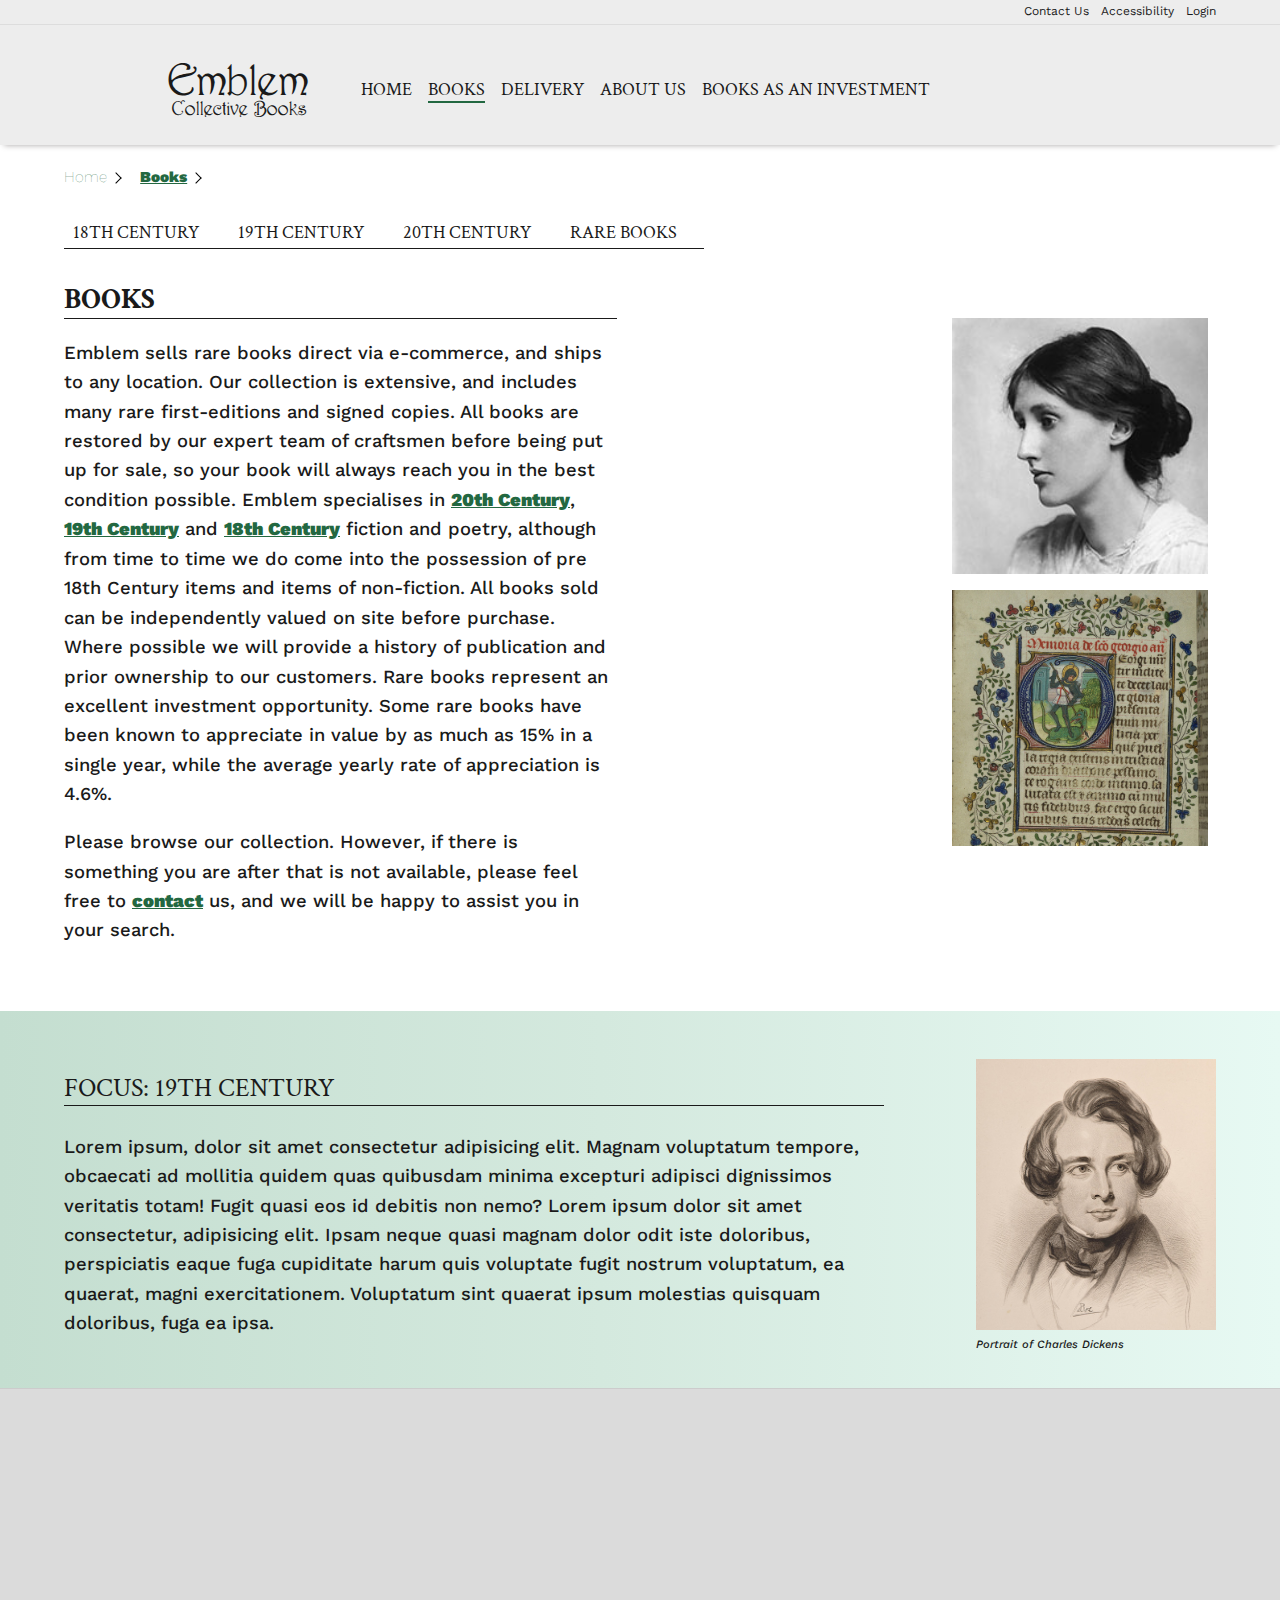
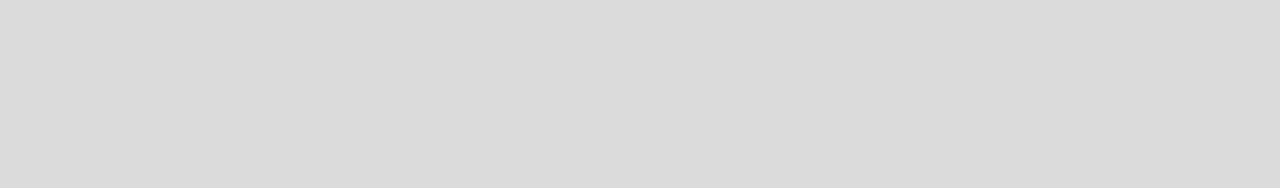
==== books.html @ 1618ce31 "add extra video" ====
<!DOCTYPE html>
<html lang="en">

<head>
    <meta charset="UTF-8">
    <meta name="viewport" content="width=device-width, initial-scale=1.0">
    <meta http-equiv="X-UA-Compatible" content="ie=edge">
    <style>
        @import url('https://fonts.googleapis.com/css?family=Crimson+Text|Work+Sans|Source+Sans+Pro');
    </style>
    <!--[if lt IE 9]>
    <script src="./js/html5shiv.js"></script> 
    <![endif]-->
    <link rel="stylesheet" href="./css/styles.css">
    <link rel="stylesheet" href="./css/books.css">
    <title>Document</title>
</head>

    <body>
        <header class="mainheader" role="banner">
            <div class="skiplink">
                <a href="#content" title="Go to main content of
                        page">Skip to main content</a>
            </div>
            <div class="commonlinkscontainer">
                <nav class="commonlinks" role="navigation">
                    <ul>
                        <li><a href="#">Contact Us</a></li>
                        <li><a href="#">Accessibility</a></li>
                        <li><a href="#">Login</a></li>
                    </ul>
                </nav>
            </div>
            <div class="logonav">
                <div class="nav-header">
                    <div class="logo"></div>
                    <h1>Emblem <span class="smaller">Collective Books</span></h1>
                </div>
                <nav role="navigation">
                    <ul class="nav-links">
                        <li><a href="/">Home</a></li>
                        <li><a href="#" id="current">Books</a></li>
                        <li><a href="#">Delivery</a></li>
                        <li><a href="#">About Us</a></li>
                        <li><a href="#">Books as an investment</a></li>
                    </ul>
                </nav>
            </div>
        </header>

        <main>
            <nav class="breadcrumbs" role="navigation">
                <ul>
                    <li><a href="/">Home</a><i class="arrow right"></i></li>
                    <li><a href="#" id="currentpage">Books</a><i class="arrow right"></i></li>
                </ul>
            </nav>
            <nav class="sidenav" role="navigation">
                <ul>
                    <li><a href="#">18th Century</a> </li>
                    <li><a href="nineteenthcentury.html">19th Century</a></li>
                    <li><a href="#">20th Century</a></li>
                    <li><a href="#">Rare books</a></li>

                </ul>
            </nav>
            <main role="main" id="content">
                <section class="container">
                    <div class="books-intro">
                        <h2 class="intro">Books</h2>
                        <p>Emblem sells rare books direct via e-commerce, and ships to any location. Our collection is
                            extensive, and includes many rare first-editions and signed copies. All books are restored by
                            our
                            expert team of craftsmen before being put up for sale, so your book will always reach you in the
                            best condition possible.
                            Emblem specialises in <a href="#">20th Century</a>, <a href="nineteenthcentury.html">19th
                                Century</a> and <a href="#">18th Century</a> fiction and poetry, although
                            from time to time we do come into the possession of pre 18th Century items and items of
                            non-fiction.
                            All books sold can be independently valued on site before purchase. Where possible we will
                            provide a
                            history of publication and prior ownership to our customers.
                            Rare books represent an excellent investment opportunity. Some rare books have been known to
                            appreciate in value by as much as 15% in a single year, while the average yearly rate of
                            appreciation is 4.6%. <p>
                                <p>
                                    Please browse our collection. However, if there is something you are after that is not
                                    available,
                                    please feel free to <a href="contact.html">contact</a> us, and we will be happy to
                                    assist
                                    you in your search.
                                </p>
                    </div>
                    <div class="authors">
                        <div class="author-flex">
                            <div class="parentauthor">
                                <div class="authorimage one"><span><a href="#">18th Century</a></span></div>
                            </div>
                            <div class="parentauthor">
                                <div class="authorimage two"><span><a href="nineteenthcentury.html">19th Century</a></span>
                                </div>
                            </div>

                        </div>
                        <div class="author-flex">
                            <div class="parentauthor">
                                <div class="authorimage three"><span><a href="#">20th Century</a></span></div>
                            </div>

                            <div class="parentauthor">
                                <!-- cc licensed from https://www.flickr.com/photos/medmss/6882587043 -->
                                <div class="authorimage four"><span><a href="#">Rare</a></span></div>
                            </div>
                        </div>
                    </div>
                </section>
                <div class="highlightcontainer">
                    <aside class="extra" role=”complementary”>
                        <div>
                            <h3>Focus: 19th Century</h3>
                            <p>Lorem ipsum, dolor sit amet consectetur adipisicing elit. Magnam voluptatum tempore,
                                obcaecati ad mollitia quidem quas quibusdam minima excepturi adipisci
                                dignissimos veritatis totam! Fugit quasi eos id debitis non nemo?
                                Lorem ipsum dolor sit amet consectetur, adipisicing elit. Ipsam neque quasi magnam dolor
                                odit iste
                                doloribus, perspiciatis eaque fuga cupiditate harum quis voluptate fugit nostrum voluptatum,
                                ea
                                quaerat, magni exercitationem. Voluptatum
                                sint quaerat ipsum molestias quisquam doloribus, fuga ea ipsa.</p>
                        </div>
                        <figure>
                            <!-- Charles Dickens CC license from https://upload.wikimedia.org/wikipedia/commons/6/64/Charles_Dickens_sketch_1842.jpg -->
                            <img src="../images/books/dickens.jpg" alt="Portrait of Charles Dickens">
                            <figcaption>Portrait of Charles Dickens</figcaption>
                        </figure>
                    </aside>
                </div>
            </main>
            <div class="footercontainer">
                <footer role="contentinfo"></footer>
            </div>
    </body>
</html>
---- css/styles.css ----
/* import font */
@font-face {
  font-family: Parisr;
  src: url('../fonts/parisr.woff') format("woff"),
    url('../fonts/parisr.eot?#iefix') format("embedded-opentype"),
    url('../fonts/parisr.ttf') format("truetype"),
    url('../fonts/parisr.svg') format("svg");
  font-weight: normal;
  font-style: normal;
}

/* browser resest */
* {
  box-sizing: border-box;
  padding: 0;
  margin: 0;
}
/* display all html5 elements as blocks */
section, article, header, footer, nav, aside, main {
  display: block; 
}
  

/* set font-size to 100% */
html {
  font-size: 100%;
}

/* global font-styles */
body {
  font-family: 'Work Sans', Helvetica, Arial, sans-serif;
  color: #1a1a1a;
}

.skiplink {
  position: absolute;
  left: -10000px;
}
.skiplink:focus {
left: 0;
background-color: #4c712b; color: #ffff00;
}


/* typography */
h1 {
  font-family: 'Parisr';
  font-size: 2.9em;
  display: block;
  line-height: .6em;
  color: #1a1a1a;
  font-weight: 300;
  display: inline-block;
}

h2 {
  font-family: 'Crimson Text', serif;

}

.intro  {
  font-size: 1.8em;
  text-transform: uppercase;
  border-bottom: 1px solid #1a1a1a;
}

h3 {
  font-size: 1.6em;
  margin: .5em 0 1em 0;
  font-family: 'Crimson Text', serif;
  font-weight: 200;
  text-transform: uppercase;
  border-bottom: 1px solid #1a1a1a;
}

h4 {
  font-size: 1.4em;
  margin: .5em 0 1em 0;
  font-family: 'Crimson Text', serif;
  font-weight: 200;
}

p {
  font-size: 1.15em;
  color: #1a1a1a;
  margin: 1em 0;
  line-height: 1.6em;
  font-weight: 500;
}

figcaption{
  font-size: .7em;
  color: #1a1a1a;
  margin-top: .7em;
  font-weight: 500;
  font-style: italic;

}

p a{
  color:#236841;
  font-weight: 900;
}



.leadimage h2 {

  color: #1a1a1a;
  line-height: 1em;
  margin-top: .6em;
  font-size: 2.3em;
  line-height: 1.1em;
}

.leadimage p {
  line-height: 1em;
 
  color: #1a1a1a;
  margin: .5em 0 .4em 0em;
  font-size: 1.2em;
}

.smaller {
  font-size: .45em;
  display: block;
  margin-left: .2em;
}


.mainheader {
  position: relative;
  width: 100%;
  background-color: #ededed;
  box-shadow: 0 4px 6px -4px #a7a4a4;
  z-index: 1;
}

.commonlinks {
  width: 90%;
  margin: auto;
}

.commonlinkscontainer {
  border-bottom: 1px solid #ddd;

  height: 1.55em;
  width: 100%;

}

.commonlinks ul {
  list-style: none;
  display: flex;
  justify-content: flex-end;
  padding-top: .25em;
}

.commonlinks li {
  font-size: .75em;
  padding-left: 1em;
}

.commonlinks li a {
  color: #1a1a1a;
  text-decoration: none;
}

.commonlinks li a:hover, a:focus {
  text-decoration: underline;
}

.logonav {
  display: flex;
  justify-content: flex-start;
  align-items: center;
  padding: 1em 0 .4em 0;
  width: 90%;
  margin: auto;
}

.nav-header {
  display: block;
  width: 18.2em;
  margin-bottom: 1em;
}

.logo {
  background-image: url('../images/logos/logo.png');
  height: 74px;
  width: 96px;
  display: inline-block;
  background-position: center;
  margin-right: .2em;
}

.nav-links li {
  list-style: none;
  display: inline-block;
  font-size: 1.15em;
  font-weight: 100;
  font-family: 'Crimson Text', Georgia, serif;
  text-transform: uppercase;
}

.nav-links li  a {
  margin: .4em .3em;
  text-decoration: none;
  color: #1a1a1a;
}

.nav-links a:hover, a:focus {
  border-bottom: 2px solid #226841;
  transition-duration: .1s;
 
}

#current {
  border-bottom: 2px solid #226841;
}

/* MEDAI QUERIES FOR HEADER/NAVIGATION */
@media (max-width:1024px) {
  .logonav {
    flex-direction: column;
    align-items: flex-start;
  }

  .nav-links {
    margin-bottom: 1em;
  }
}



@media (max-width:660px) {
  nav {
    width: 100%;
  }

  #current {

    background-color: #ededed;
    color: #1a1a1a;
    border-bottom: 1px solid #535353;
  }

  #current:hover ,  #current:focus{
    color: #226841;
  }

  .logonav {
    flex-direction: column;
    width: 90%;
  }

  .nav-links {
    height: auto;
    display: flex;
    flex-direction: column;
    background-color: #ededed;
  }

  .nav-links li a {
    display: block;
    color: #1a1a1a;
    border-bottom: 1px solid #535353;
    padding-bottom: .2em;
  }

  .nav-links li a:hover  a:focus{
    border-bottom: 1px solid #535353;
    background-color: #ededed;
    color: #226841;
    width: fit-content;
    font-weight: 900;
  }
}

/* lead image */

.leadimage {
  height: 33em;
  background-image: url('../images/home/book3.jpg');
  background-repeat: no-repeat;
  background-size: cover;
  background-position: center;
  position: relative;
  width: 100%;
  z-index: -1;

}

.positiontext {
  width: 90%;
  margin: auto;
}

/* .leadimage:before {
  content: '';
  position: absolute;
  top: 0;
  right: 0;
  bottom: 0;
  left: 0;
  background: linear-gradient(45deg, rgba(0, 0, 0, 0.75) 0%, rgba(0, 0, 0, 0) 100%);
  opacity: .6;
} */

.main-button {
  border: 1px solid #1a1a1a;
  background-color: rgba(255, 255, 255, 0);
  color: #1a1a1a;
  padding: .5em 2em;
  font-size: 1.2em;
  border-radius: .15em;
  margin-top: .7em;
  font-size: 1.1em;
}

.main-button.dark {
  border: 1px solid #1a1a1a;
  background-color: rgba(255, 255, 255, 0);
  color: #1a1a1a;
  padding: .5em 2em;
  margin-top: 2.7em;
}

.main-button:hover, .main-button:focus  {
  background-color: #f5f5f5;
  color: #1a1a1a;
  transition: .3s;
  border: 1px solid #1a1a1a;
}

.main-button.dark:hover, .main-button.dark:focus{
  background-color: #1a1a1a;
  color: #f5f5f5;
  transition: .3s;
  border: 1px solid #f5f5f5;
}


.heading-text {
  width: 36em;
  background-color: rgba(204, 227, 215, 0.9);
  padding: 1em;
  height: 14em;
  position: relative;
  top: 14em;
}

main {
  width: 100%;
}

.intro-container {
  width: 90%;
  margin: auto;
  display: flex;
  flex-direction: row;
  flex-wrap: wrap;
  padding: 1em 0 3em 0;
  justify-content: space-between;
}

.intro-col {
  width: 17em;
  text-align: left;
  margin-top: 1em;
}

.intro-col.lead {
  width: 480px;
}

video {
  display: block;
}

.parentimage {
  width: 17em;
  height: 14em;
  margin: auto;
  overflow: hidden;
}

.colimage {
  width: 100%;
  height: 100%;
  background-repeat: no-repeat;
  -webkit-transition: all .5s;
  -moz-transition: all .5s;
  -o-transition: all .5s;
  transition: all .5s;
  background-position: center;
}

#about {
  background-image: url('../images/home/wuthering.jpg');
  background-position: center;
}
#book {
  background-image: url('../gatsby.jpg');
  
}


.colimage h4 {
  display: block;
  font-size: 35px;
  color: #ffffff !important;
  font-family: sans-serif;
  text-align: center;
  margin: auto;
  font-family: 'Crimson Text', serif;
  height: 50px;
  cursor: pointer;
  position: relative;
  top: 2.5em;
  /*text-decoration: none;*/
}


.colimage:before {
  content: "";
  display: none;
  height: 100%;
  width: 100%;
  position: absolute;
  top: 0;
  left: 0;
  background-color: rgba(145, 180, 162, 0.897);
}

.parentimage:hover .colimage:before,
.parentimage:focus .colimage:before {
  display: block;
}

.parentimage:hover .colimage,
.parentimage:focus .colimage {
  transform: scale(1.2);
}

@media (max-width:1024px) {
  .heading-text {
    top: 12.5em;
    width: 85%;
  }

  .intro-container {
    flex-direction: column;
    width: 85%;
  }

  .intro-col {
    width: 100%;
    margin: 1em auto;
  }

  .intro-col.lead {
    width: 100%;
    margin: 1em auto;
  }


  .parentimage {
    width: 25em;
    margin: auto;
    height: 18.75em;
  }

  .center {
    width: 25em;
    margin: auto;
  }
  /* video needs to be smaller on smaller screens - otherwise width is defined in html  */
  video {
    width: 400px;
    height: 300px;
  }

}

.abouttext {

  width: 60%;
  color: white;
  font-size: 2.5em;
  font-family: 'Crimson Text';
}

.highlightcontainer {
  background: rgb(196, 222, 208);
  background: linear-gradient(90deg, rgba(196, 222, 208, 1) 0%, rgba(212, 233, 222, 1) 47%, rgba(231, 249, 243, 1) 100%);
  padding: 3em 0 2em 0;
}

.books {
  width: 90%;
  margin: auto;
}

.books h3 {
  border-bottom: 0;
}

.booklist.feature {
  display: flex;
  justify-content: flex-start;
  padding-bottom: 1em;
  flex-wrap: nowrap;
}


.booklist {
  display: flex;
  justify-content: space-between;
  padding-right: 1em;
}



.booklist span {
  display: block;
}



.booklist h4 {
  font-size: 1.2em;
  text-transform: uppercase;
}



.booktext {
  width: 85%;

  padding-bottom: 3em;
}

.non-featured {
  display: flex;
  justify-content: flex-start;
  padding-bottom: 2em;
  padding-right: 2em;
}

.books img {
  margin: 1em 2em 0 0;
}

@media (max-width:1024px) {
  .books {
    width: 85%;

  }

  .booklist {
    flex-direction: column;
  }

  .booklist.feature {
    flex-direction: row;
  }

  .booktext {
    width: auto;
    padding-bottom: 0;
  }

  .non-featured {
    padding-right: 0;
  }
}






.container-secondary {
  background-color: #ededed;
  width: 100%;

  padding: 4em 0;



}


.bsvtext {
  padding: 2em 0;
  display: flex;
  justify-content: space-between;
  width: 90%;
  margin: auto;


}


.bsvtext.selling h3 {
  margin-right: 3.59375em;

}


.bsvtext.selling p {
  margin-right: 5em;
  padding-bottom: 1.5em;
}

.bsvtext.valuing p {
  margin-left: 5em;
}

.bsvtext.valuing h3 {
  margin-left: 3.59375em;
}

.bsv.selling img {
  width: 25em;
  height: auto;
  margin-top: 3em;
}



@media (max-width:1024px) {

  .bsvtext {
    padding: 1em 0;
    display: flex;
    flex-direction: column;
  }

  .bsvtext img {
    display: none;
  }

  .bsvtext.valuing h3 {
    margin-left: 0;
  }
  .bsvtext.selling h3 {
    margin-right: 0em;

  }

  .bsvtext.valuing p {
    margin: 1em 0;
  }

  .bsvtext.selling p {
    margin: 1em 0;
  }

}


.footercontainer {
  border-top: 1px solid #cccccc;
  background-color: #DBDBDB;
  height: 25em;
}
---- css/books.css ----
/* Book page css */
.container {
    width: 90%;
    margin: auto;
    display: flex;
    flex-direction: row;
    flex-wrap: wrap;
    padding: 0em 0 3em 0;
    justify-content: space-between;
}

.books-intro {
    margin-top: 1.5em;
    flex-basis: 48%;
}



/* side navigation */

.sidenav {
    width: 90%;
    margin: auto;
}

.breadcrumbs{
    width: 90%;
    margin: auto;
}
.breadcrumbs ul{
    margin-top: 1.5em;
    list-style: none;
    font-size: .95em;
}

.breadcrumbs li {
    width: auto;
    /* padding: 0 .8em .3em .8em; */
    margin-right: 1em;
    display: inline-block;
    font-weight: 100;
}
.breadcrumbs li a{
    color: #236841;
    text-decoration: none;
}
.breadcrumbs li a:hover{
    color: #236841;
    text-decoration: underline;
}

#currentpage{
    text-decoration: underline;
    font-weight: 900;
}


i {
    border: solid black;
    border-width: 0 1px 1px 0;
    display: inline-block;
    padding: 3.5px;
    margin-left: 5px;
  }
  
  .right {
    transform: rotate(-45deg);
    -webkit-transform: rotate(-45deg);
  }



.sidenav ul {
    font-family: 'Crimson Text', Georgia, serif;
    margin-top: 2em;
    margin-bottom: .5em;
    list-style: none;
    font-size: 1.1em;
    text-transform: uppercase;
    border-bottom: 1px solid #1a1a1a;
    display: inline-block;
    /* border-top: 1px solid #1a1a1a; */

}

.sidenav li {
    width: auto;
    padding: 0 .5em .2em .5em;
    margin-right: 1em;
    display: inline-block;
    font-weight: 100;
}

.sidenav li a {
    color: #1a1a1a;
    text-decoration: none;
}

.sidenav li a:hover {
    color: #236841;
}

.authors {
    width: 50%;
    margin-top: 3.82em;
    display: flex;
    justify-content: flex-end;
    flex-wrap: wrap;
    align-content: flex-start;

}

.parentauthor {
    width: 16em;
    height: 16em;
    margin: auto;
    overflow: hidden;
    margin: 0 .5em 1em .5em;

}

.authorimage {

    background-size: cover;
    background-repeat: no-repeat;
    position: relative;
    transition: all .5s;
    width: 100%;
    height: 100%;
    background-repeat: no-repeat;

}



.authorimage:before {
    content: "";
    display: none;
    height: 100%;
    width: 100%;
    position: absolute;
    top: 0;
    left: 0;
    background-color: rgba(145, 180, 162, 0.897);
}

.parentauthor:hover .authorimage:before,
.parentauthor:focus .authorimage:before {
    display: block;
}


.parentauthor span {   
    padding: 33%;
    position: absolute;
    display: none;
}
.parentauthor span a{
    text-decoration: none; 
    color: white;
    font-family: 'Crimson Text', Georgia, serif;
    font-size: 2em;

}

.parentauthor:hover span,
.parentauthor:focus span {
    display: block;
}

.parentauthor:hover .authorimage {
    transform: scale(1.2);
}

.authorimage.one {
    background-image: url('../images/books/percy_shelly.jpeg');
}

.authorimage.two {
    background-image: url('../images/books/charlotte_bronte.jpeg');
}

.authorimage.three {
    background-image: url('../images/books/virginia_woolf.jpg');
}

.authorimage.four {
    background-image: url('../images/books/rare.jpg');
}

.extra {
    display: flex;
    justify-content: space-between;
    width: 90%;
    margin: auto;
}

.extra p {
  
    margin-right: 5em;
   
}
.extra h3 {
   margin-right: 3.59375em;
   
}

.extra img {
    display: block;
    width: 15em;
}


#page{
    color: #236841;
    font-weight: bold;
}

.nineteenthintro{
    width: 90%;
    margin: auto;
    padding: 1.5em 0 3em 0;
}
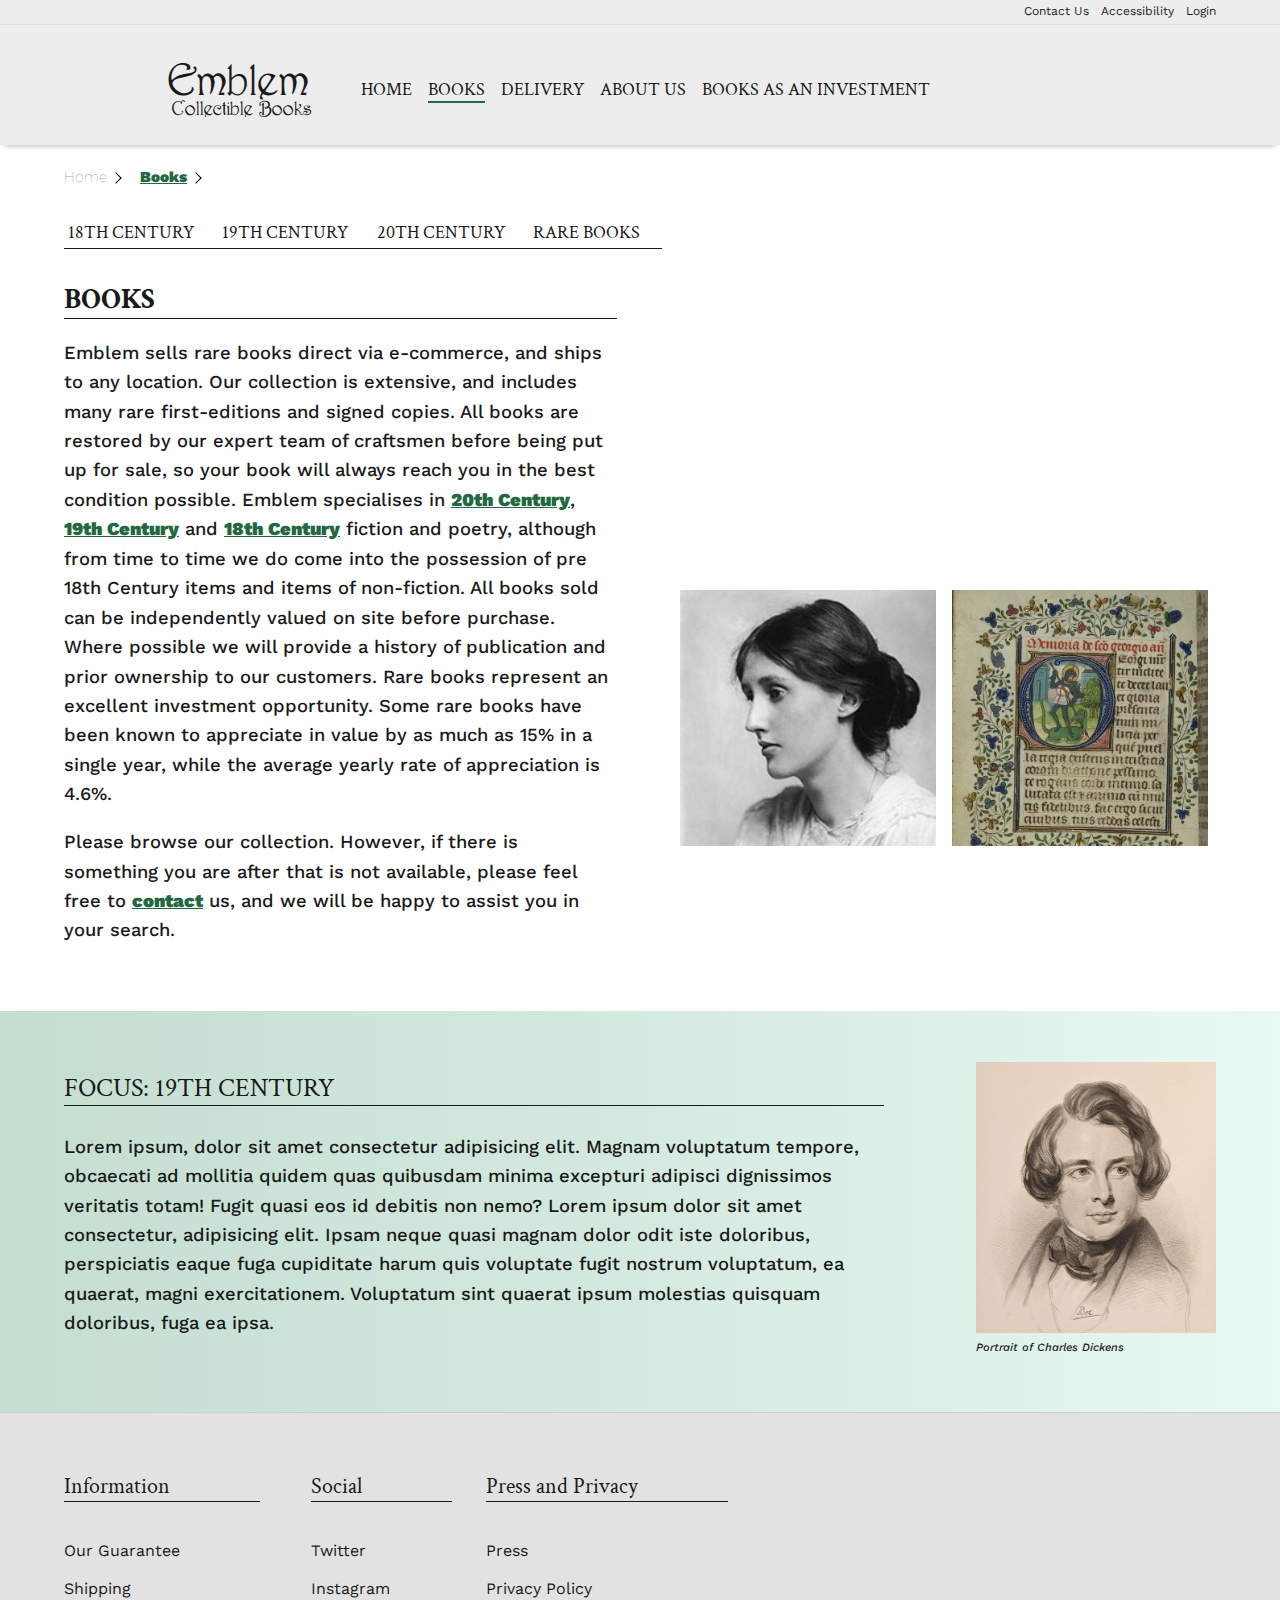
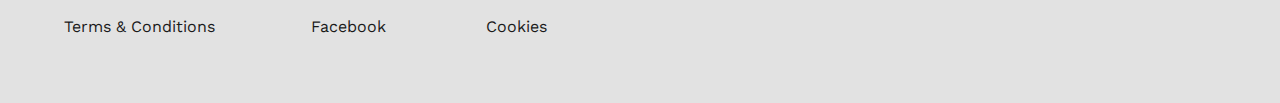
==== commit 869b9452: "respsonsive changes" ====
--- a/books.html
+++ b/books.html
@@ -34,11 +34,11 @@
             <div class="logonav">
                 <div class="nav-header">
                     <div class="logo"></div>
-                    <h1>Emblem <span class="smaller">Collective Books</span></h1>
+                    <h1>Emblem <span class="smaller">Collectible Books</span></h1>
                 </div>
                 <nav role="navigation">
                     <ul class="nav-links">
-                        <li><a href="/">Home</a></li>
+                        <li><a href="index.html">Home</a></li>
                         <li><a href="#" id="current">Books</a></li>
                         <li><a href="#">Delivery</a></li>
                         <li><a href="#">About Us</a></li>
@@ -48,7 +48,7 @@
             </div>
         </header>
 
-        <main>
+       
             <nav class="breadcrumbs" role="navigation">
                 <ul>
                     <li><a href="/">Home</a><i class="arrow right"></i></li>
@@ -115,7 +115,7 @@
                     </div>
                 </section>
                 <div class="highlightcontainer">
-                    <aside class="extra" role=”complementary”>
+                    <aside class="extra">
                         <div>
                             <h3>Focus: 19th Century</h3>
                             <p>Lorem ipsum, dolor sit amet consectetur adipisicing elit. Magnam voluptatum tempore,
@@ -130,14 +130,45 @@
                         </div>
                         <figure>
                             <!-- Charles Dickens CC license from https://upload.wikimedia.org/wikipedia/commons/6/64/Charles_Dickens_sketch_1842.jpg -->
-                            <img src="../images/books/dickens.jpg" alt="Portrait of Charles Dickens">
+                            <img src="./images/books/dickens.jpg" alt="Portrait of Charles Dickens">
                             <figcaption>Portrait of Charles Dickens</figcaption>
                         </figure>
                     </aside>
                 </div>
             </main>
             <div class="footercontainer">
-                <footer role="contentinfo"></footer>
-            </div>
+                    <footer role="contentinfo">
+                            <div>
+                        <h4>Information</h4>
+                        <nav class="footer">
+                            <ul>
+                                <li><a href="#">Our Guarantee</a></li>
+                                <li><a href="#">Shipping</a></li>
+                                <li><a href="#">Terms & Conditions</a></li>
+                            </ul>
+                        </nav>
+                    </div>
+                    <div>
+                        <h4>Social</h4>
+                        <nav class="footer">
+                                <ul>
+                                    <li><a href="#">Twitter</a></li>
+                                    <li><a href="#">Instagram</a></li>
+                                    <li><a href="#">Facebook</a></li>
+                                </ul>
+                        </nav>
+                    </div>
+                        <div>
+                        <h4>Press and Privacy</h4>
+                        <nav class="footer">
+                                <ul>
+                                    <li><a href="#">Press</a></li>
+                                    <li><a href="#">Privacy Policy</a></li>
+                                    <li><a href="#">Cookies</a></li>
+                                </ul>
+                        </nav>
+                    </div>
+                    </footer>
+                </div>
     </body>
 </html>--- a/css/styles.css
+++ b/css/styles.css
@@ -54,7 +54,7 @@
 }
 
 h2 {
-  font-family: 'Crimson Text', serif;
+  font-family: 'Crimson Text', Georgia, serif;
 
 }
 
@@ -67,7 +67,7 @@
 h3 {
   font-size: 1.6em;
   margin: .5em 0 1em 0;
-  font-family: 'Crimson Text', serif;
+  font-family: 'Crimson Text', Georgia, serif;
   font-weight: 200;
   text-transform: uppercase;
   border-bottom: 1px solid #1a1a1a;
@@ -76,7 +76,7 @@
 h4 {
   font-size: 1.4em;
   margin: .5em 0 1em 0;
-  font-family: 'Crimson Text', serif;
+  font-family: 'Crimson Text', Georgia, serif;
   font-weight: 200;
 }
 
@@ -194,6 +194,52 @@
   margin-right: .2em;
 }
 
+/* breadcrumbs navigation */
+
+.breadcrumbs {
+  width: 90%;
+  margin: auto;
+}
+
+.breadcrumbs ul {
+  margin-top: 1.5em;
+  list-style: none;
+  font-size: .95em;
+}
+
+.breadcrumbs li {
+  width: auto;
+  /* padding: 0 .8em .3em .8em; */
+  margin-right: 1em;
+  display: inline-block;
+  font-weight: 100;
+}
+
+.breadcrumbs li a {
+  color: #236841;
+  text-decoration: none;
+}
+
+.breadcrumbs li a:hover, a:focus {
+  color: #236841;
+  text-decoration: underline;
+}
+/* icon for breadcrumbs */
+i {
+  border: solid black;
+  border-width: 0 1px 1px 0;
+  display: inline-block;
+  padding: 3.5px;
+  margin-left: 5px;
+}
+
+.right {
+  transform: rotate(-45deg);
+  -webkit-transform: rotate(-45deg);
+}
+
+/* main navigation */
+
 .nav-links li {
   list-style: none;
   display: inline-block;
@@ -210,7 +256,7 @@
 }
 
 .nav-links a:hover, a:focus {
-  border-bottom: 2px solid #226841;
+  color: #226841;
   transition-duration: .1s;
  
 }
@@ -225,13 +271,10 @@
     flex-direction: column;
     align-items: flex-start;
   }
-
   .nav-links {
     margin-bottom: 1em;
   }
 }
-
-
 
 @media (max-width:660px) {
   nav {
@@ -280,7 +323,7 @@
 /* lead image */
 
 .leadimage {
-  height: 33em;
+  height: 32em;
   background-image: url('../images/home/book3.jpg');
   background-repeat: no-repeat;
   background-size: cover;
@@ -296,26 +339,15 @@
   margin: auto;
 }
 
-/* .leadimage:before {
-  content: '';
-  position: absolute;
-  top: 0;
-  right: 0;
-  bottom: 0;
-  left: 0;
-  background: linear-gradient(45deg, rgba(0, 0, 0, 0.75) 0%, rgba(0, 0, 0, 0) 100%);
-  opacity: .6;
-} */
-
 .main-button {
   border: 1px solid #1a1a1a;
   background-color: rgba(255, 255, 255, 0);
   color: #1a1a1a;
-  padding: .5em 2em;
-  font-size: 1.2em;
+  padding: .75em 2em;
+  font-size: 1em;
   border-radius: .15em;
   margin-top: .7em;
-  font-size: 1.1em;
+  
 }
 
 .main-button.dark {
@@ -342,12 +374,14 @@
 
 
 .heading-text {
-  width: 36em;
+  width: auto;
   background-color: rgba(204, 227, 215, 0.9);
-  padding: 1em;
+  padding: 1em 2em 2em 2em;
   height: 14em;
   position: relative;
   top: 14em;
+  display: inline-block;
+  width: 35em;
 }
 
 main {
@@ -365,7 +399,7 @@
 }
 
 .intro-col {
-  width: 17em;
+  width: 20em;
   text-align: left;
   margin-top: 1em;
 }
@@ -379,8 +413,8 @@
 }
 
 .parentimage {
-  width: 17em;
-  height: 14em;
+  width: 20em;
+  height: 15em;
   margin: auto;
   overflow: hidden;
 }
@@ -397,11 +431,11 @@
 }
 
 #about {
-  background-image: url('../images/home/wuthering.jpg');
+  background-image: url('../images/home/bookslead.jpg');
   background-position: center;
 }
 #book {
-  background-image: url('../gatsby.jpg');
+  background-image: url('../images/home/stevenson.jpg');
   
 }
 
@@ -413,7 +447,7 @@
   font-family: sans-serif;
   text-align: center;
   margin: auto;
-  font-family: 'Crimson Text', serif;
+  font-family: 'Crimson Text', Georgia, serif;
   height: 50px;
   cursor: pointer;
   position: relative;
@@ -445,8 +479,7 @@
 
 @media (max-width:1024px) {
   .heading-text {
-    top: 12.5em;
-    width: 85%;
+    top: 12.5em;  
   }
 
   .intro-container {
@@ -463,7 +496,15 @@
     width: 100%;
     margin: 1em auto;
   }
-
+  #about {
+    background-image: url('../images/home/bookslead400.jpg');
+    background-position: center;
+  }
+  #book {
+    background-image: url('../images/home/stevenson400.jpg');
+    
+  }
+  
 
   .parentimage {
     width: 25em;
@@ -482,15 +523,25 @@
   }
 
 }
+@media (max-width:660px){
+.heading-text{
+  height: 15em;
+  width: 20em
+}
+.heading-text h2{
+  font-size: 1.3em;
+}
+
+}
 
 .abouttext {
-
   width: 60%;
   color: white;
   font-size: 2.5em;
-  font-family: 'Crimson Text';
-}
-
+  font-family: 'Crimson Text', Georgia, serif;
+}
+
+/* Featured book section */
 .highlightcontainer {
   background: rgb(196, 222, 208);
   background: linear-gradient(90deg, rgba(196, 222, 208, 1) 0%, rgba(212, 233, 222, 1) 47%, rgba(231, 249, 243, 1) 100%);
@@ -513,27 +564,20 @@
   flex-wrap: nowrap;
 }
 
-
 .booklist {
   display: flex;
   justify-content: space-between;
   padding-right: 1em;
 }
 
-
-
 .booklist span {
   display: block;
 }
-
-
 
 .booklist h4 {
   font-size: 1.2em;
   text-transform: uppercase;
 }
-
-
 
 .booktext {
   width: 85%;
@@ -551,7 +595,7 @@
 .books img {
   margin: 1em 2em 0 0;
 }
-
+/* MEDIA QUERIES FOR FEATURED BOOKS SECTION */
 @media (max-width:1024px) {
   .books {
     width: 85%;
@@ -574,9 +618,15 @@
   .non-featured {
     padding-right: 0;
   }
-}
-
-
+
+}
+
+@media (max-width:660px) {
+  .non-featured, .booklist.feature {
+    display: flex;
+    flex-direction: column;
+  }
+}
 
 
 
@@ -598,28 +648,38 @@
   justify-content: space-between;
   width: 90%;
   margin: auto;
-
-
-}
+}
+.bsvtext ul{
+padding-bottom: 1.5em;
+margin-left: 1.5em;
+margin-right:3em;
+}
+.bsvtext ul li {
+  font-size: 1.2em;
+  list-style: none;
+  padding-bottom: .5em;
+  
+}
+
 
 
 .bsvtext.selling h3 {
-  margin-right: 3.59375em;
+  margin-right: 2.15625em
 
 }
 
 
 .bsvtext.selling p {
-  margin-right: 5em;
+  margin-right: 3em;
   padding-bottom: 1.5em;
 }
 
 .bsvtext.valuing p {
-  margin-left: 5em;
+  margin-left: 3em;
 }
 
 .bsvtext.valuing h3 {
-  margin-left: 3.59375em;
+  margin-left: 2.15625em
 }
 
 .bsv.selling img {
@@ -638,7 +698,7 @@
     flex-direction: column;
   }
 
-  .bsvtext img {
+  .bsvtext figure {
     display: none;
   }
 
@@ -660,9 +720,60 @@
 
 }
 
-
+/* Footer styles */
 .footercontainer {
   border-top: 1px solid #cccccc;
-  background-color: #DBDBDB;
-  height: 25em;
+  background-color: #e2e2e2;
+ 
+}
+
+footer {
+  width: 90%;
+  margin: auto;
+  padding: 3em 0;
+  display: flex;
+  justify-content: flex-start;
+  flex-wrap: wrap;
+}
+
+footer nav{
+  margin: 0em 6em 0 0;
+ 
+}
+
+footer h4{
+  border-bottom: 1px solid #1a1a1a;
+  display: inline-block;
+  padding-right: 4em;
+}
+
+footer nav ul {
+  font-size: 1em;
+  list-style: none;
+}
+
+footer nav ul li{
+  margin: 1em 0;
+  padding-bottom: .2em;
+  
+}
+
+footer nav ul li a {
+  color: #1a1a1a;
+  text-decoration: none;
+}
+
+@media (max-width:1024px) { 
+  footer {
+    justify-content: center;
+  }
+
+
+}
+
+
+@media (max-width:660px) { 
+  footer {
+    flex-direction: column;
+  }
 }--- a/css/books.css
+++ b/css/books.css
@@ -1,4 +1,6 @@
 /* Book page css */
+
+/* Main containers to divide page */
 .container {
     width: 90%;
     margin: auto;
@@ -14,61 +16,23 @@
     flex-basis: 48%;
 }
 
-
-
-/* side navigation */
+.authors {
+    flex-basis: 50%;
+    margin-top: 3.82em;
+    display: flex;
+    justify-content: flex-end;
+    flex-wrap: wrap;
+    align-content: flex-start;
+
+}
+
+
+/*---------------- side navigation -------------*/
 
 .sidenav {
     width: 90%;
     margin: auto;
 }
-
-.breadcrumbs{
-    width: 90%;
-    margin: auto;
-}
-.breadcrumbs ul{
-    margin-top: 1.5em;
-    list-style: none;
-    font-size: .95em;
-}
-
-.breadcrumbs li {
-    width: auto;
-    /* padding: 0 .8em .3em .8em; */
-    margin-right: 1em;
-    display: inline-block;
-    font-weight: 100;
-}
-.breadcrumbs li a{
-    color: #236841;
-    text-decoration: none;
-}
-.breadcrumbs li a:hover{
-    color: #236841;
-    text-decoration: underline;
-}
-
-#currentpage{
-    text-decoration: underline;
-    font-weight: 900;
-}
-
-
-i {
-    border: solid black;
-    border-width: 0 1px 1px 0;
-    display: inline-block;
-    padding: 3.5px;
-    margin-left: 5px;
-  }
-  
-  .right {
-    transform: rotate(-45deg);
-    -webkit-transform: rotate(-45deg);
-  }
-
-
 
 .sidenav ul {
     font-family: 'Crimson Text', Georgia, serif;
@@ -85,7 +49,7 @@
 
 .sidenav li {
     width: auto;
-    padding: 0 .5em .2em .5em;
+    padding: 0 .2em .2em .2em;
     margin-right: 1em;
     display: inline-block;
     font-weight: 100;
@@ -96,18 +60,32 @@
     text-decoration: none;
 }
 
-.sidenav li a:hover {
+.sidenav li a:hover, a:focus {
     color: #236841;
-}
-
-.authors {
-    width: 50%;
-    margin-top: 3.82em;
-    display: flex;
+    text-decoration: none;
+    border: 0;
+}
+#currentpage {
+    text-decoration: underline;
+    font-weight: 900;
+}
+
+/* Media quries for side navigation */
+@media (max-width:660px) {
+    .sidenav ul{
+        display: flex;
+        flex-direction: column;
+    }
+    .sidenav li{
+        margin-bottom: .5em;
+    }
+}
+
+
+.author-flex{
+    display: flex;
+    flex-wrap: wrap;
     justify-content: flex-end;
-    flex-wrap: wrap;
-    align-content: flex-start;
-
 }
 
 .parentauthor {
@@ -150,13 +128,14 @@
 }
 
 
-.parentauthor span {   
+.parentauthor span {
     padding: 33%;
     position: absolute;
     display: none;
 }
-.parentauthor span a{
-    text-decoration: none; 
+
+.parentauthor span a {
+    text-decoration: none;
     color: white;
     font-family: 'Crimson Text', Georgia, serif;
     font-size: 2em;
@@ -193,31 +172,113 @@
     justify-content: space-between;
     width: 90%;
     margin: auto;
+    align-items: center;
+    padding-bottom: 1.5em;
 }
 
 .extra p {
-  
     margin-right: 5em;
-   
-}
+
+}
+
 .extra h3 {
-   margin-right: 3.59375em;
-   
+    margin-right: 3.59375em;
 }
 
 .extra img {
     display: block;
     width: 15em;
-}
-
-
-#page{
+    
+}
+
+
+
+@media (max-width:1024px) {
+    .authors {
+        flex-basis: 100%;
+        justify-content: center;
+    }
+    .books-intro{
+        flex-basis: 100%;
+    }
+    .extra{
+        flex-direction: column;
+        justify-content: center;
+    }
+    
+    .extra p, h3 {
+        margin-right: 0;
+    }
+}
+
+@media (max-width:600px) {
+    .author-flex{
+      justify-content: center;
+    }
+    
+  }
+
+#page {
     color: #236841;
     font-weight: bold;
 }
 
-.nineteenthintro{
+/* ----------------------19th Century Books------------------------------------------- */
+
+.nineteenthintro {
     width: 90%;
     margin: auto;
     padding: 1.5em 0 3em 0;
 }
+
+
+.bookcatalogue {
+    width: 90%;
+    margin: auto;
+    display: flex;
+    justify-content: flex-start;
+    flex-wrap: wrap;
+    padding-bottom: 7em;
+}
+
+
+.item {
+    width: 24em;
+    border-top: 1px solid #1a1a1a;
+    border-bottom: 1px solid #1a1a1a;
+    margin-right: 2em;
+    margin-bottom: 2em;
+    padding: 1.5em 0;
+}
+
+.item dt, dd {
+    display: block;
+    float: left;
+    font-size: 1.1em;
+    margin-bottom: .5em;
+}
+
+.item dt { 
+    clear:both; 
+    font-weight: 900;
+    margin-right: .5em;
+    color: #236841;
+    
+}
+
+
+.item figure{
+    margin-bottom: 3em;
+    
+}
+
+@media (max-width:1024px) {
+    .bookcatalogue {
+        width: 90%;
+        margin: auto;
+        display: flex;
+        justify-content: center;
+        flex-wrap: wrap;
+    }
+
+}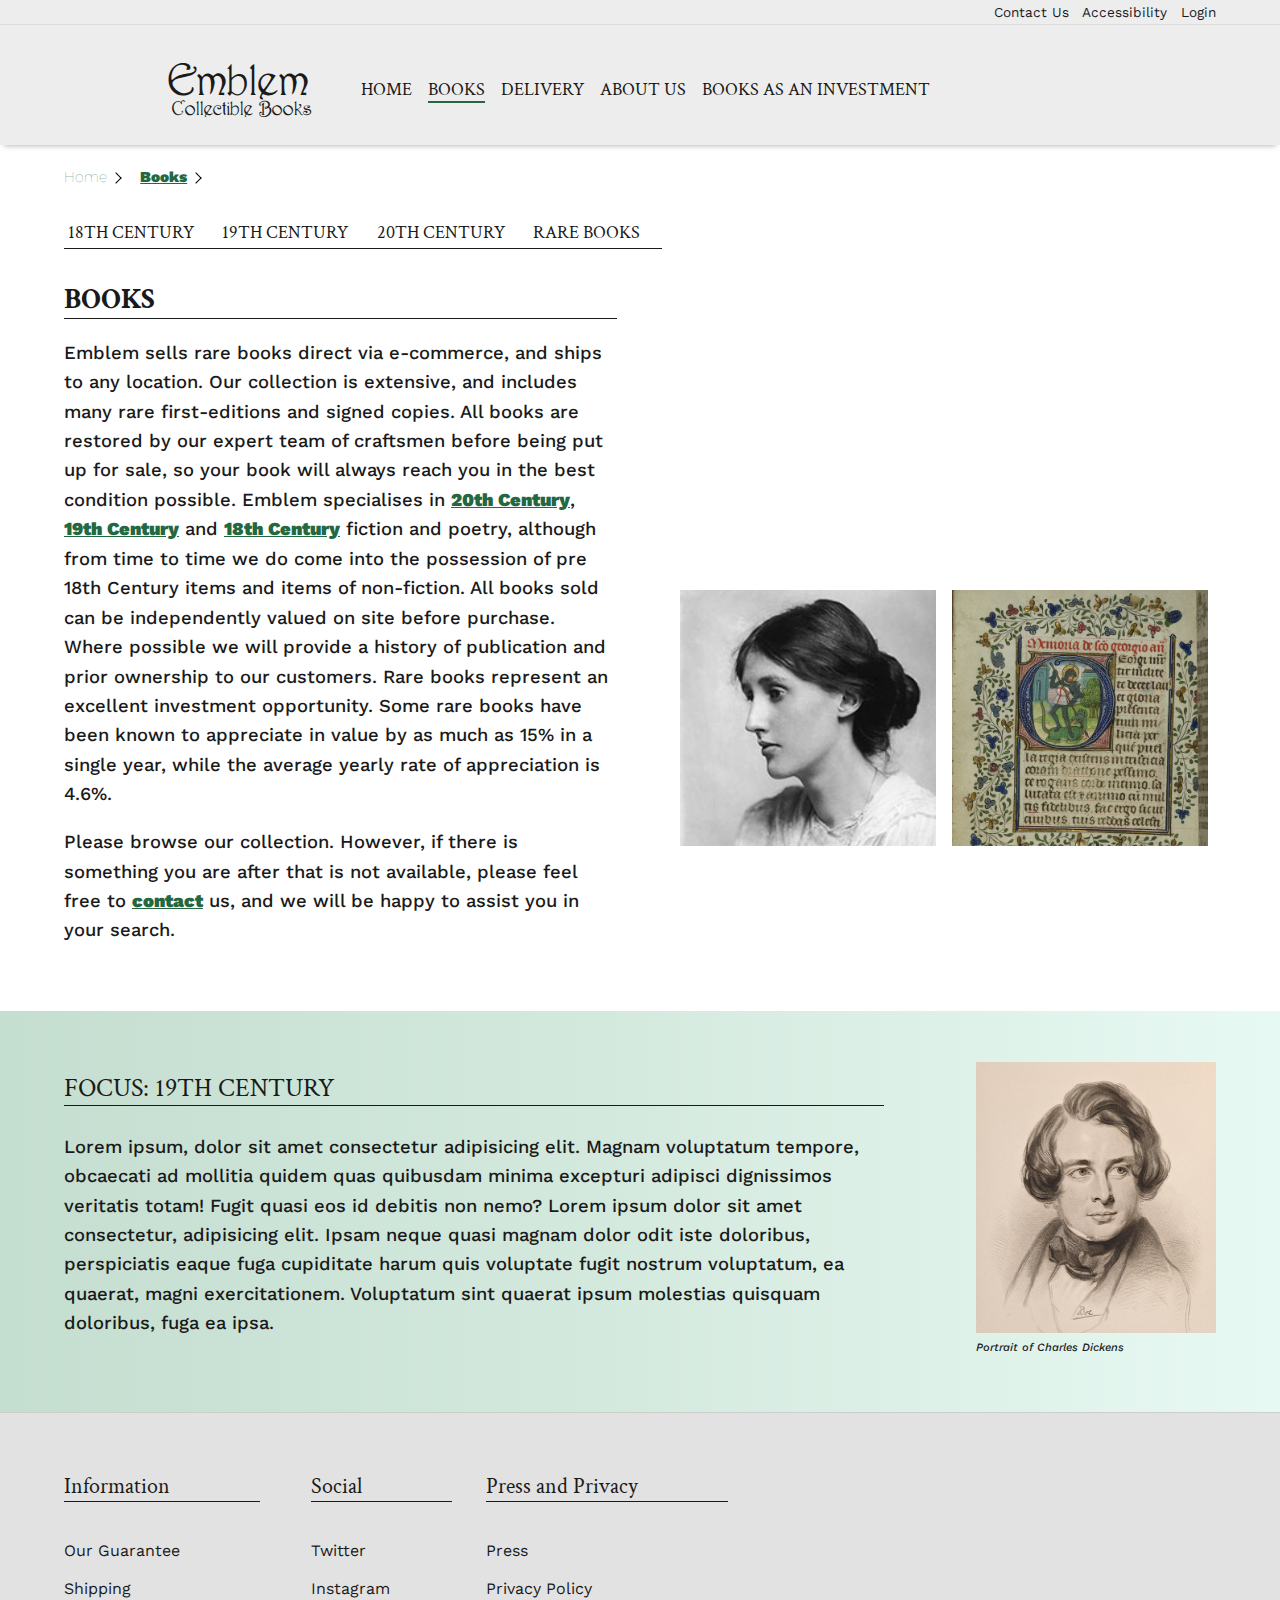
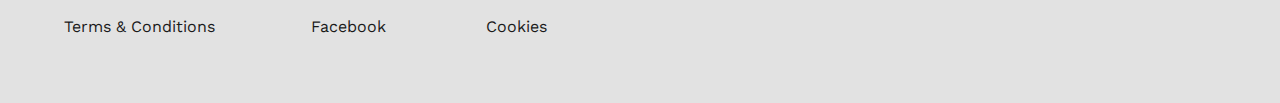
==== commit ed4d18f7: "contact form start" ====
--- a/books.html
+++ b/books.html
@@ -6,7 +6,7 @@
     <meta name="viewport" content="width=device-width, initial-scale=1.0">
     <meta http-equiv="X-UA-Compatible" content="ie=edge">
     <style>
-        @import url('https://fonts.googleapis.com/css?family=Crimson+Text|Work+Sans|Source+Sans+Pro');
+        @import url('https://fonts.googleapis.com/css?family=Crimson+Text|Work+Sans');
     </style>
     <!--[if lt IE 9]>
     <script src="./js/html5shiv.js"></script> 
--- a/css/styles.css
+++ b/css/styles.css
@@ -15,11 +15,18 @@
   padding: 0;
   margin: 0;
 }
+
 /* display all html5 elements as blocks */
-section, article, header, footer, nav, aside, main {
-  display: block; 
-}
-  
+section,
+article,
+header,
+footer,
+nav,
+aside,
+main {
+  display: block;
+}
+
 
 /* set font-size to 100% */
 html {
@@ -36,13 +43,15 @@
   position: absolute;
   left: -10000px;
 }
+
 .skiplink:focus {
-left: 0;
-background-color: #4c712b; color: #ffff00;
-}
-
-
-/* typography */
+  left: 0;
+  background-color: #4c712b;
+  color: #ffff00;
+}
+
+
+/*-----global typography----------------- */
 h1 {
   font-family: 'Parisr';
   font-size: 2.9em;
@@ -57,8 +66,8 @@
   font-family: 'Crimson Text', Georgia, serif;
 
 }
-
-.intro  {
+/* H2 heading for every page that isn't the home page */
+.intro {
   font-size: 1.8em;
   text-transform: uppercase;
   border-bottom: 1px solid #1a1a1a;
@@ -82,44 +91,24 @@
 
 p {
   font-size: 1.15em;
-  color: #1a1a1a;
   margin: 1em 0;
   line-height: 1.6em;
   font-weight: 500;
 }
 
-figcaption{
+figcaption {
   font-size: .7em;
-  color: #1a1a1a;
   margin-top: .7em;
   font-weight: 500;
   font-style: italic;
 
 }
 
-p a{
-  color:#236841;
+p a {
+  color: #236841;
   font-weight: 900;
 }
 
-
-
-.leadimage h2 {
-
-  color: #1a1a1a;
-  line-height: 1em;
-  margin-top: .6em;
-  font-size: 2.3em;
-  line-height: 1.1em;
-}
-
-.leadimage p {
-  line-height: 1em;
- 
-  color: #1a1a1a;
-  margin: .5em 0 .4em 0em;
-  font-size: 1.2em;
-}
 
 .smaller {
   font-size: .45em;
@@ -157,7 +146,7 @@
 }
 
 .commonlinks li {
-  font-size: .75em;
+  font-size: .85em;
   padding-left: 1em;
 }
 
@@ -166,10 +155,11 @@
   text-decoration: none;
 }
 
-.commonlinks li a:hover, a:focus {
+.commonlinks li a:hover,
+a:focus {
   text-decoration: underline;
 }
-
+/*----- Logo styles ------ */
 .logonav {
   display: flex;
   justify-content: flex-start;
@@ -194,7 +184,7 @@
   margin-right: .2em;
 }
 
-/* breadcrumbs navigation */
+/*--------- breadcrumbs navigation ----------*/
 
 .breadcrumbs {
   width: 90%;
@@ -220,10 +210,12 @@
   text-decoration: none;
 }
 
-.breadcrumbs li a:hover, a:focus {
+.breadcrumbs li a:hover,
+a:focus {
   color: #236841;
   text-decoration: underline;
 }
+
 /* icon for breadcrumbs */
 i {
   border: solid black;
@@ -238,7 +230,7 @@
   -webkit-transform: rotate(-45deg);
 }
 
-/* main navigation */
+/*--------------- main navigation------------------ */
 
 .nav-links li {
   list-style: none;
@@ -249,33 +241,35 @@
   text-transform: uppercase;
 }
 
-.nav-links li  a {
+.nav-links li a {
   margin: .4em .3em;
   text-decoration: none;
   color: #1a1a1a;
 }
 
-.nav-links a:hover, a:focus {
+.nav-links a:hover,
+a:focus {
   color: #226841;
   transition-duration: .1s;
- 
+
 }
 
 #current {
   border-bottom: 2px solid #226841;
 }
 
-/* MEDAI QUERIES FOR HEADER/NAVIGATION */
+/*Media queries for header navigation - tablet */
 @media (max-width:1024px) {
   .logonav {
     flex-direction: column;
     align-items: flex-start;
   }
+
   .nav-links {
     margin-bottom: 1em;
   }
 }
-
+/*Media queries for header navigation - mobile */
 @media (max-width:660px) {
   nav {
     width: 100%;
@@ -288,7 +282,8 @@
     border-bottom: 1px solid #535353;
   }
 
-  #current:hover ,  #current:focus{
+  #current:hover,
+  #current:focus {
     color: #226841;
   }
 
@@ -311,7 +306,7 @@
     padding-bottom: .2em;
   }
 
-  .nav-links li a:hover  a:focus{
+  .nav-links li a:hover a:focus {
     border-bottom: 1px solid #535353;
     background-color: #ededed;
     color: #226841;
@@ -320,7 +315,7 @@
   }
 }
 
-/* lead image */
+/* ------------------Lead image and  Our Business, Our Books, Invest in Books section ------------------------ */
 
 .leadimage {
   height: 32em;
@@ -331,8 +326,26 @@
   position: relative;
   width: 100%;
   z-index: -1;
-
-}
+}
+
+.leadimage h2 {
+
+  color: #1a1a1a;
+  line-height: 1em;
+  margin-top: .6em;
+  font-size: 2.3em;
+  line-height: 1.1em;
+}
+
+.leadimage p {
+  line-height: 1em;
+
+  color: #1a1a1a;
+  margin: .5em 0 .4em 0em;
+  font-size: 1.2em;
+}
+
+
 
 .positiontext {
   width: 90%;
@@ -347,7 +360,7 @@
   font-size: 1em;
   border-radius: .15em;
   margin-top: .7em;
-  
+
 }
 
 .main-button.dark {
@@ -358,14 +371,16 @@
   margin-top: 2.7em;
 }
 
-.main-button:hover, .main-button:focus  {
+.main-button:hover,
+.main-button:focus {
   background-color: #f5f5f5;
   color: #1a1a1a;
   transition: .3s;
   border: 1px solid #1a1a1a;
 }
 
-.main-button.dark:hover, .main-button.dark:focus{
+.main-button.dark:hover,
+.main-button.dark:focus {
   background-color: #1a1a1a;
   color: #f5f5f5;
   transition: .3s;
@@ -434,9 +449,10 @@
   background-image: url('../images/home/bookslead.jpg');
   background-position: center;
 }
+
 #book {
   background-image: url('../images/home/stevenson.jpg');
-  
+
 }
 
 
@@ -477,9 +493,10 @@
   transform: scale(1.2);
 }
 
+/* Tablet breaking point for lead image and three features - Our Business, Our Books, Invest in Books  */
 @media (max-width:1024px) {
   .heading-text {
-    top: 12.5em;  
+    top: 12.5em;
   }
 
   .intro-container {
@@ -496,16 +513,16 @@
     width: 100%;
     margin: 1em auto;
   }
+
   #about {
     background-image: url('../images/home/bookslead400.jpg');
     background-position: center;
   }
+
   #book {
     background-image: url('../images/home/stevenson400.jpg');
-    
-  }
-  
-
+
+  }
   .parentimage {
     width: 25em;
     margin: auto;
@@ -516,6 +533,7 @@
     width: 25em;
     margin: auto;
   }
+
   /* video needs to be smaller on smaller screens - otherwise width is defined in html  */
   video {
     width: 400px;
@@ -523,14 +541,31 @@
   }
 
 }
-@media (max-width:660px){
-.heading-text{
-  height: 15em;
-  width: 20em
-}
-.heading-text h2{
-  font-size: 1.3em;
-}
+
+/* Mobile breaking point for lead image and three features - Our Business, Our Books, Invest in Books  */
+@media (max-width:660px) {
+  .heading-text {
+    height: 15em;
+    width: 20em
+  }
+
+  .heading-text h2 {
+    font-size: 1.3em;
+  }
+
+  .center{
+    width: 17.5em;
+
+  }
+  video {
+    width: 280px;
+    height: 210px;
+  }
+
+  .parentimage {
+    width: 17.5em;
+    height: 13.125em;
+  }
 
 }
 
@@ -541,7 +576,7 @@
   font-family: 'Crimson Text', Georgia, serif;
 }
 
-/* Featured book section */
+/*---------------- Featured book section-------------------------- */
 .highlightcontainer {
   background: rgb(196, 222, 208);
   background: linear-gradient(90deg, rgba(196, 222, 208, 1) 0%, rgba(212, 233, 222, 1) 47%, rgba(231, 249, 243, 1) 100%);
@@ -595,7 +630,8 @@
 .books img {
   margin: 1em 2em 0 0;
 }
-/* MEDIA QUERIES FOR FEATURED BOOKS SECTION */
+
+/*  tablet media queries for featured book section*/
 @media (max-width:1024px) {
   .books {
     width: 85%;
@@ -620,27 +656,23 @@
   }
 
 }
-
+ /* Mobile media queries for featured books section */
 @media (max-width:660px) {
-  .non-featured, .booklist.feature {
+
+  .non-featured,
+  .booklist.feature {
     display: flex;
     flex-direction: column;
   }
 }
 
-
-
+/* Buy, Value Sell section */
 
 .container-secondary {
   background-color: #ededed;
   width: 100%;
-
   padding: 4em 0;
-
-
-
-}
-
+}
 
 .bsvtext {
   padding: 2em 0;
@@ -649,25 +681,23 @@
   width: 90%;
   margin: auto;
 }
-.bsvtext ul{
-padding-bottom: 1.5em;
-margin-left: 1.5em;
-margin-right:3em;
-}
+
+.bsvtext ul {
+  padding-bottom: 1.5em;
+  margin-left: 1.5em;
+  margin-right: 3em;
+}
+
 .bsvtext ul li {
   font-size: 1.2em;
   list-style: none;
   padding-bottom: .5em;
-  
-}
-
-
+
+}
 
 .bsvtext.selling h3 {
   margin-right: 2.15625em
-
-}
-
+}
 
 .bsvtext.selling p {
   margin-right: 3em;
@@ -688,7 +718,7 @@
   margin-top: 3em;
 }
 
-
+/* Buy, Value Sell section for both tablet and mobile */
 
 @media (max-width:1024px) {
 
@@ -705,6 +735,7 @@
   .bsvtext.valuing h3 {
     margin-left: 0;
   }
+
   .bsvtext.selling h3 {
     margin-right: 0em;
 
@@ -717,14 +748,13 @@
   .bsvtext.selling p {
     margin: 1em 0;
   }
-
-}
-
-/* Footer styles */
+}
+
+/* ----------------Footer styles------------------------- */
 .footercontainer {
   border-top: 1px solid #cccccc;
   background-color: #e2e2e2;
- 
+
 }
 
 footer {
@@ -736,12 +766,11 @@
   flex-wrap: wrap;
 }
 
-footer nav{
+footer nav {
   margin: 0em 6em 0 0;
- 
-}
-
-footer h4{
+}
+
+footer h4 {
   border-bottom: 1px solid #1a1a1a;
   display: inline-block;
   padding-right: 4em;
@@ -752,27 +781,25 @@
   list-style: none;
 }
 
-footer nav ul li{
+footer nav ul li {
   margin: 1em 0;
   padding-bottom: .2em;
-  
-}
-
+
+}
 footer nav ul li a {
   color: #1a1a1a;
   text-decoration: none;
 }
 
-@media (max-width:1024px) { 
+/* Footer media queries for tablet */
+@media (max-width:1024px) {
   footer {
     justify-content: center;
   }
-
-
-}
-
-
-@media (max-width:660px) { 
+}
+
+/* Footer media queries for mobile */
+@media (max-width:660px) {
   footer {
     flex-direction: column;
   }
--- a/css/books.css
+++ b/css/books.css
@@ -23,7 +23,6 @@
     justify-content: flex-end;
     flex-wrap: wrap;
     align-content: flex-start;
-
 }
 
 
@@ -43,7 +42,6 @@
     text-transform: uppercase;
     border-bottom: 1px solid #1a1a1a;
     display: inline-block;
-    /* border-top: 1px solid #1a1a1a; */
 
 }
 
@@ -81,6 +79,7 @@
     }
 }
 
+/* Author display grid */
 
 .author-flex{
     display: flex;
@@ -167,6 +166,8 @@
     background-image: url('../images/books/rare.jpg');
 }
 
+/* Extra info on 19th cen (an aside) */
+
 .extra {
     display: flex;
     justify-content: space-between;
@@ -178,7 +179,6 @@
 
 .extra p {
     margin-right: 5em;
-
 }
 
 .extra h3 {
@@ -191,7 +191,7 @@
     
 }
 
-
+/* Media queries for author grid and books info - tablet */
 
 @media (max-width:1024px) {
     .authors {
@@ -205,11 +205,12 @@
         flex-direction: column;
         justify-content: center;
     }
-    
     .extra p, h3 {
         margin-right: 0;
     }
 }
+
+/* Media queries for author grid and books info - mobile */
 
 @media (max-width:600px) {
     .author-flex{
@@ -243,7 +244,7 @@
 
 
 .item {
-    width: 24em;
+    width: 23em;
     border-top: 1px solid #1a1a1a;
     border-bottom: 1px solid #1a1a1a;
     margin-right: 2em;
@@ -256,6 +257,7 @@
     float: left;
     font-size: 1.1em;
     margin-bottom: .5em;
+    line-height: 1.4em;
 }
 
 .item dt { 
@@ -268,10 +270,10 @@
 
 
 .item figure{
-    margin-bottom: 3em;
-    
-}
-
+    margin-bottom: 3em;  
+}
+
+/* Book catalogue media queries - tablet and mobile */
 @media (max-width:1024px) {
     .bookcatalogue {
         width: 90%;
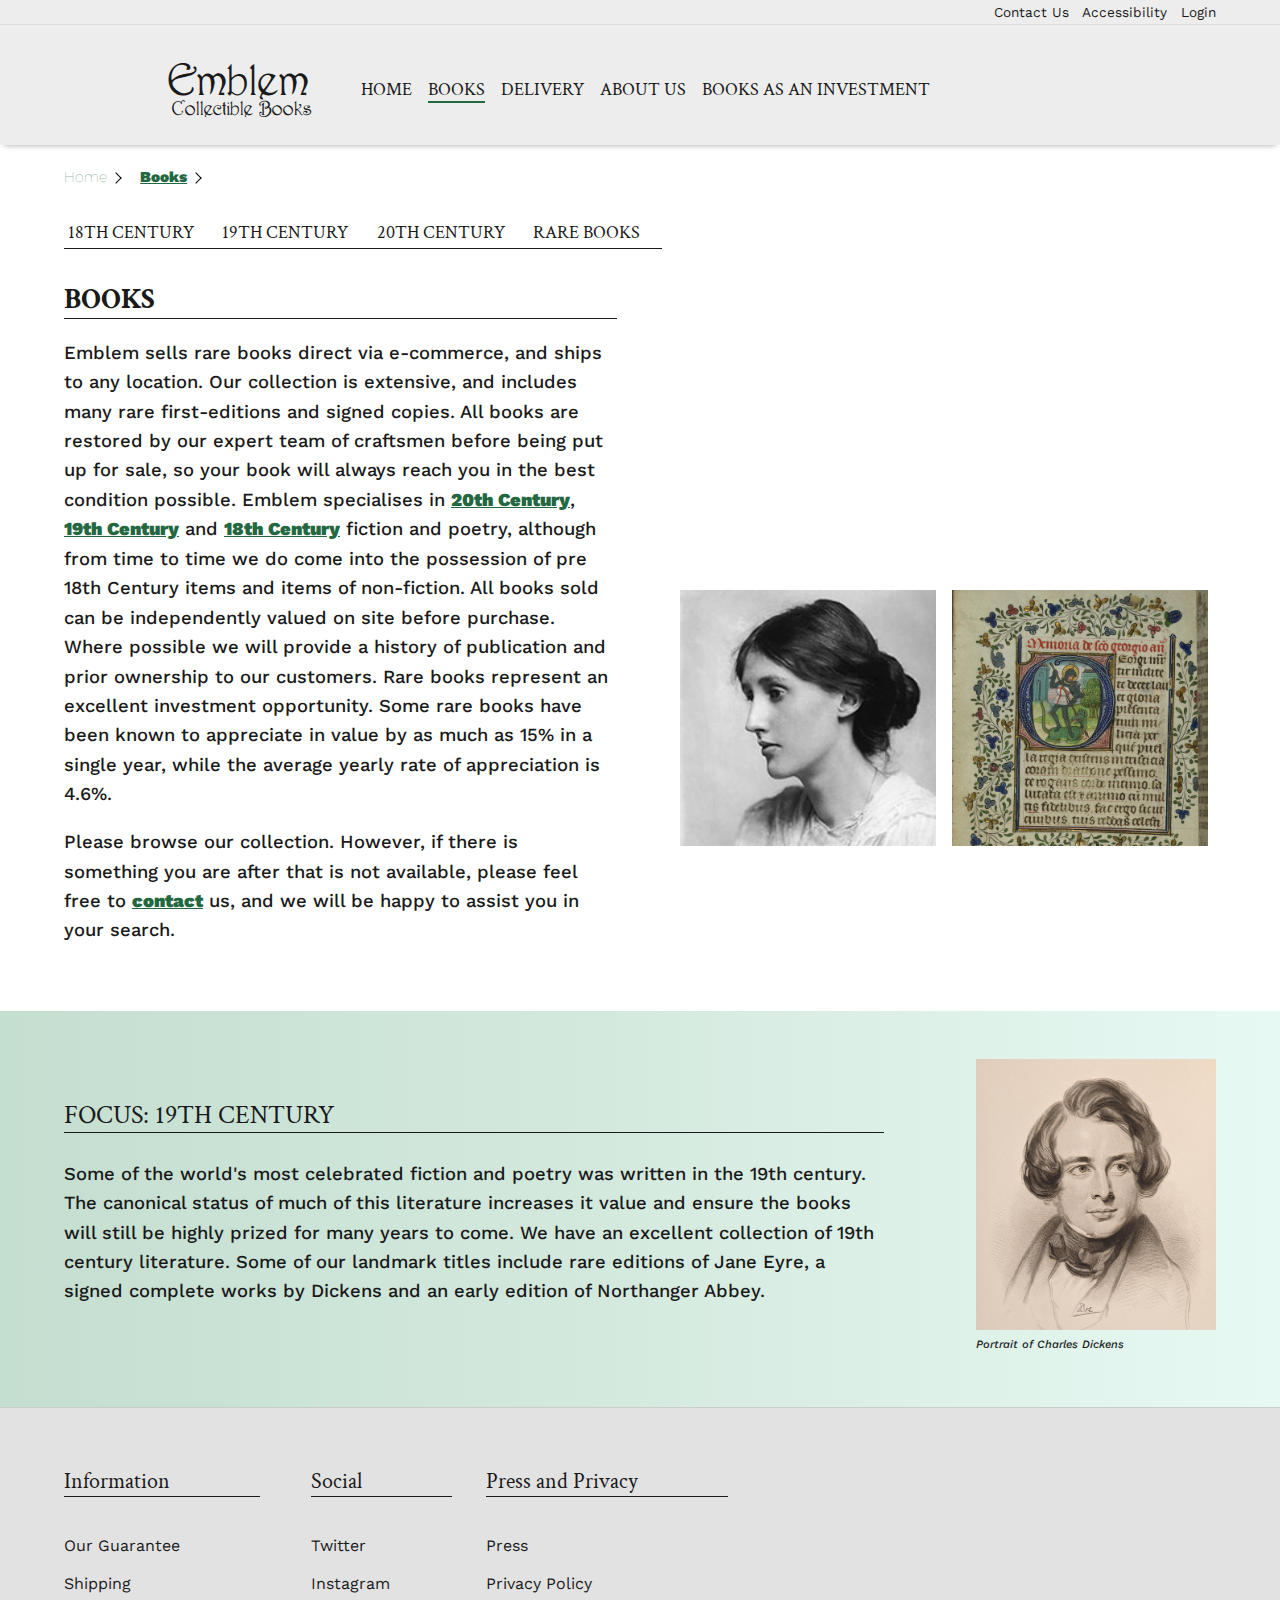
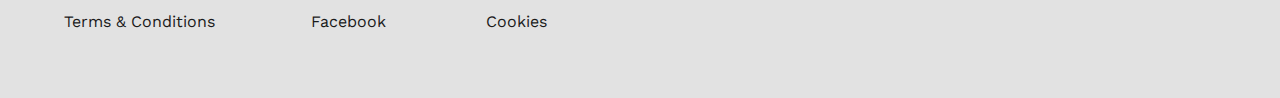
==== commit 8f8495b0: "add <title> s" ====
--- a/books.html
+++ b/books.html
@@ -13,7 +13,7 @@
     <![endif]-->
     <link rel="stylesheet" href="./css/styles.css">
     <link rel="stylesheet" href="./css/books.css">
-    <title>Document</title>
+    <title>Books - Emblem Collectible Books</title>
 </head>
 
     <body>
@@ -25,7 +25,7 @@
             <div class="commonlinkscontainer">
                 <nav class="commonlinks" role="navigation">
                     <ul>
-                        <li><a href="#">Contact Us</a></li>
+                        <li><a href="contact.html">Contact Us</a></li>
                         <li><a href="#">Accessibility</a></li>
                         <li><a href="#">Login</a></li>
                     </ul>
@@ -40,7 +40,7 @@
                     <ul class="nav-links">
                         <li><a href="index.html">Home</a></li>
                         <li><a href="#" id="current">Books</a></li>
-                        <li><a href="#">Delivery</a></li>
+                        <li><a href="delivery.html">Delivery</a></li>
                         <li><a href="#">About Us</a></li>
                         <li><a href="#">Books as an investment</a></li>
                     </ul>
@@ -51,7 +51,7 @@
        
             <nav class="breadcrumbs" role="navigation">
                 <ul>
-                    <li><a href="/">Home</a><i class="arrow right"></i></li>
+                    <li><a href="index.html">Home</a><i class="arrow right"></i></li>
                     <li><a href="#" id="currentpage">Books</a><i class="arrow right"></i></li>
                 </ul>
             </nav>
@@ -83,33 +83,33 @@
                             Rare books represent an excellent investment opportunity. Some rare books have been known to
                             appreciate in value by as much as 15% in a single year, while the average yearly rate of
                             appreciation is 4.6%. <p>
-                                <p>
-                                    Please browse our collection. However, if there is something you are after that is not
-                                    available,
-                                    please feel free to <a href="contact.html">contact</a> us, and we will be happy to
-                                    assist
-                                    you in your search.
-                                </p>
+                        <p>
+                            Please browse our collection. However, if there is something you are after that is not
+                            available,
+                            please feel free to <a href="contact.html">contact</a> us, and we will be happy to
+                            assist
+                            you in your search.
+                        </p>
                     </div>
                     <div class="authors">
                         <div class="author-flex">
                             <div class="parentauthor">
-                                <div class="authorimage one"><span><a href="#">18th Century</a></span></div>
+                                <a href="#"><div class="authorimage one"><span>18th Century</span></div></a>
                             </div>
                             <div class="parentauthor">
-                                <div class="authorimage two"><span><a href="nineteenthcentury.html">19th Century</a></span>
+                                <a href="nineteenthcentury.html"> <div class="authorimage two"><span>19th Century</span></div></a>
                                 </div>
                             </div>
 
-                        </div>
+                        
                         <div class="author-flex">
                             <div class="parentauthor">
-                                <div class="authorimage three"><span><a href="#">20th Century</a></span></div>
+                                <a href="#"> <div class="authorimage three"><span>20th Century</span></div> </a>
                             </div>
 
                             <div class="parentauthor">
                                 <!-- cc licensed from https://www.flickr.com/photos/medmss/6882587043 -->
-                                <div class="authorimage four"><span><a href="#">Rare</a></span></div>
+                                <a href="#"> <div class="authorimage four"><span>Rare</span></div></a>
                             </div>
                         </div>
                     </div>
@@ -118,15 +118,11 @@
                     <aside class="extra">
                         <div>
                             <h3>Focus: 19th Century</h3>
-                            <p>Lorem ipsum, dolor sit amet consectetur adipisicing elit. Magnam voluptatum tempore,
-                                obcaecati ad mollitia quidem quas quibusdam minima excepturi adipisci
-                                dignissimos veritatis totam! Fugit quasi eos id debitis non nemo?
-                                Lorem ipsum dolor sit amet consectetur, adipisicing elit. Ipsam neque quasi magnam dolor
-                                odit iste
-                                doloribus, perspiciatis eaque fuga cupiditate harum quis voluptate fugit nostrum voluptatum,
-                                ea
-                                quaerat, magni exercitationem. Voluptatum
-                                sint quaerat ipsum molestias quisquam doloribus, fuga ea ipsa.</p>
+                            <p>Some of the world's most celebrated fiction and poetry was written in the 19th century. The canonical 
+                                status of much of this literature increases it value and ensure the books will still be highly prized for 
+                                many years to come. We have an excellent collection of 19th century literature. Some of our landmark titles
+                                include rare editions of Jane Eyre, a signed complete works by Dickens and an early edition of Northanger Abbey.
+                            </p>
                         </div>
                         <figure>
                             <!-- Charles Dickens CC license from https://upload.wikimedia.org/wikipedia/commons/6/64/Charles_Dickens_sketch_1842.jpg -->
@@ -137,10 +133,10 @@
                 </div>
             </main>
             <div class="footercontainer">
-                    <footer role="contentinfo">
-                            <div>
+                <footer role="contentinfo">
+                    <div>
                         <h4>Information</h4>
-                        <nav class="footer">
+                        <nav class="footer" role="navigation">
                             <ul>
                                 <li><a href="#">Our Guarantee</a></li>
                                 <li><a href="#">Shipping</a></li>
@@ -150,25 +146,25 @@
                     </div>
                     <div>
                         <h4>Social</h4>
-                        <nav class="footer">
-                                <ul>
-                                    <li><a href="#">Twitter</a></li>
-                                    <li><a href="#">Instagram</a></li>
-                                    <li><a href="#">Facebook</a></li>
-                                </ul>
+                        <nav class="footer" role="navigation">
+                            <ul>
+                                <li><a href="#">Twitter</a></li>
+                                <li><a href="#">Instagram</a></li>
+                                <li><a href="#">Facebook</a></li>
+                            </ul>
                         </nav>
                     </div>
-                        <div>
+                    <div>
                         <h4>Press and Privacy</h4>
-                        <nav class="footer">
-                                <ul>
-                                    <li><a href="#">Press</a></li>
-                                    <li><a href="#">Privacy Policy</a></li>
-                                    <li><a href="#">Cookies</a></li>
-                                </ul>
+                        <nav class="footer" role="navigation">
+                            <ul>
+                                <li><a href="#">Press</a></li>
+                                <li><a href="#">Privacy Policy</a></li>
+                                <li><a href="#">Cookies</a></li>
+                            </ul>
                         </nav>
                     </div>
-                    </footer>
-                </div>
+                </footer>
+            </div>
     </body>
 </html>--- a/css/styles.css
+++ b/css/styles.css
@@ -49,8 +49,20 @@
   background-color: #4c712b;
   color: #ffff00;
 }
-
-
+/* Global table styles */
+table, td, th {
+	border: 1px solid #000;
+}
+
+th {
+  font-weight: 900;
+}
+
+table {
+	border-collapse: collapse;
+  border-spacing: 0;
+  width: 80%;
+}
 /*-----global typography----------------- */
 h1 {
   font-family: 'Parisr';
@@ -114,9 +126,10 @@
   font-size: .45em;
   display: block;
   margin-left: .2em;
-}
-
-
+
+}
+
+/* header text */
 .mainheader {
   position: relative;
   width: 100%;
@@ -125,6 +138,16 @@
   z-index: 1;
 }
 
+/* Global container used throughout project */
+.main-container{
+  padding-top: 3em;
+  width: 90%; 
+  margin: auto;
+
+}
+
+
+/* commonlinks */
 .commonlinks {
   width: 90%;
   margin: auto;
@@ -216,6 +239,12 @@
   text-decoration: underline;
 }
 
+#currentpage {
+  text-decoration: underline;
+  font-weight: 900;
+}
+
+
 /* icon for breadcrumbs */
 i {
   border: solid black;
@@ -318,14 +347,19 @@
 /* ------------------Lead image and  Our Business, Our Books, Invest in Books section ------------------------ */
 
 .leadimage {
-  height: 32em;
-  background-image: url('../images/home/book3.jpg');
+
   background-repeat: no-repeat;
   background-size: cover;
   background-position: center;
   position: relative;
   width: 100%;
   z-index: -1;
+}
+
+#lead{
+  height: 32em;
+  background-image: url('../images/contact/largebookshelf.jpg');
+  /* background-image: url('../images/home/book3.jpg'); */
 }
 
 .leadimage h2 {
@@ -425,6 +459,7 @@
 
 video {
   display: block;
+  width: 100%;
 }
 
 .parentimage {
@@ -529,7 +564,7 @@
     height: 18.75em;
   }
 
-  .center {
+  .centervideo {
     width: 25em;
     margin: auto;
   }
@@ -553,7 +588,7 @@
     font-size: 1.3em;
   }
 
-  .center{
+  .centervideo{
     width: 17.5em;
 
   }
--- a/css/books.css
+++ b/css/books.css
@@ -63,10 +63,6 @@
     text-decoration: none;
     border: 0;
 }
-#currentpage {
-    text-decoration: underline;
-    font-weight: 900;
-}
 
 /* Media quries for side navigation */
 @media (max-width:660px) {
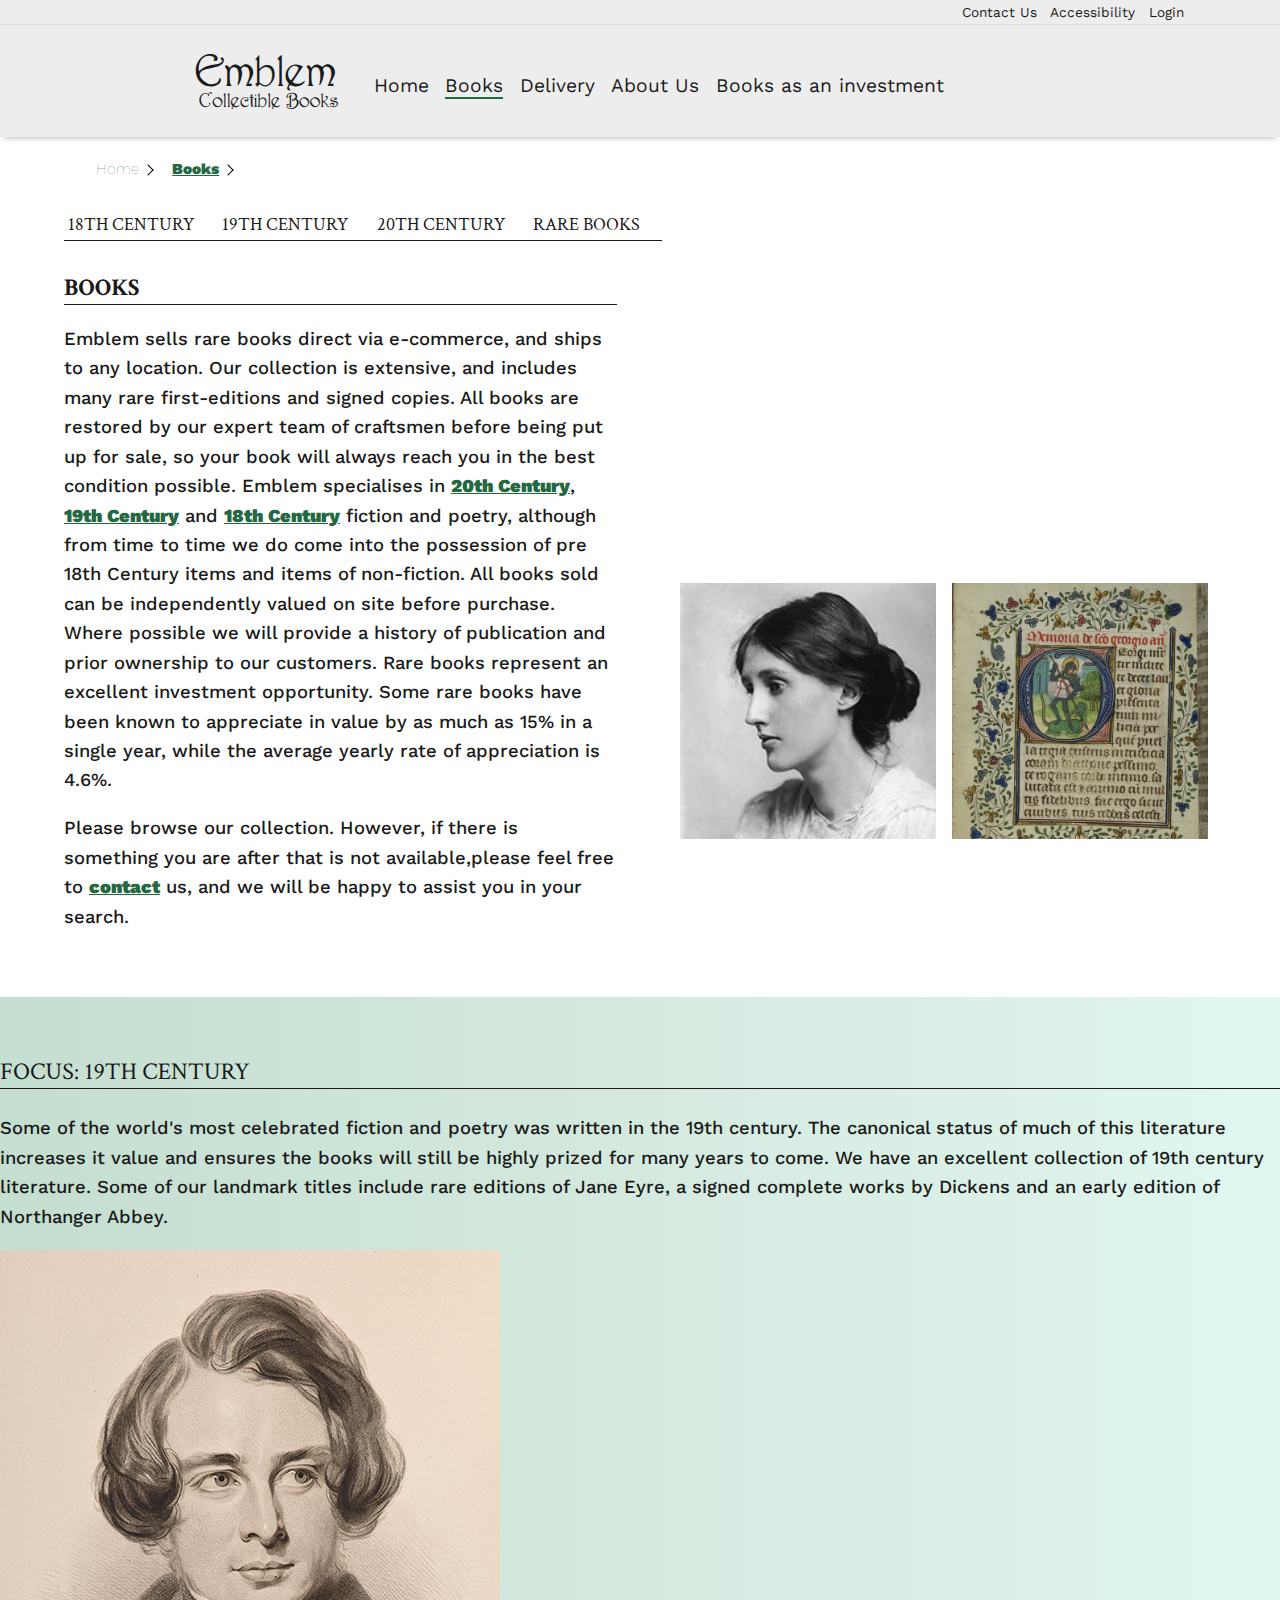
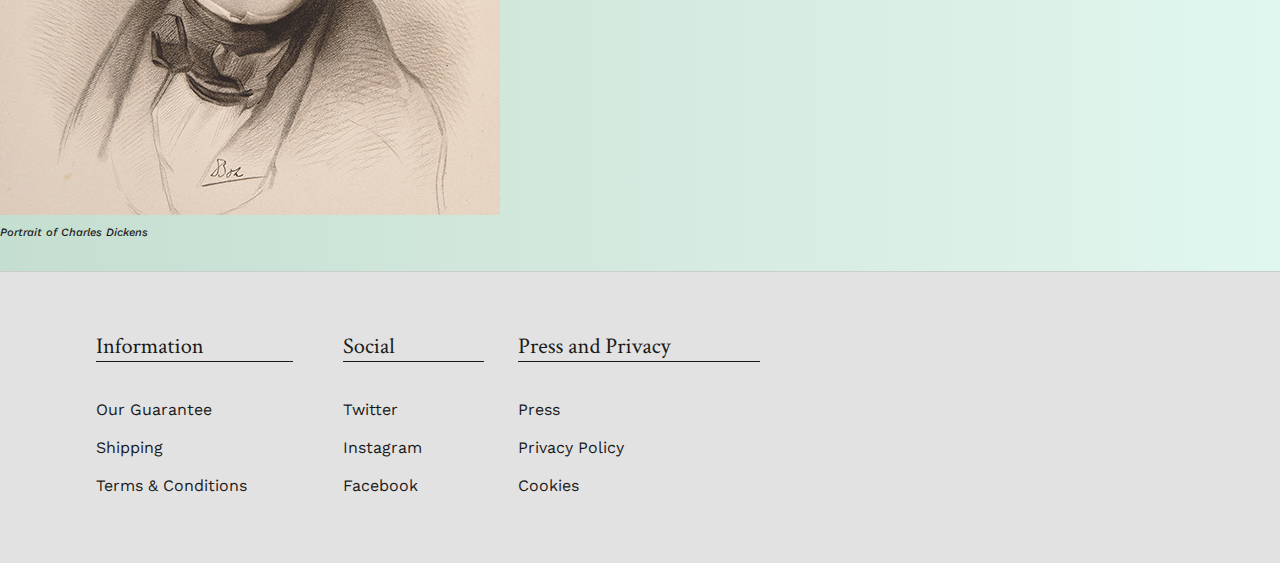
==== commit 66d35f9b: "changes" ====
--- a/books.html
+++ b/books.html
@@ -15,12 +15,11 @@
     <link rel="stylesheet" href="./css/books.css">
     <title>Books - Emblem Collectible Books</title>
 </head>
-
     <body>
         <header class="mainheader" role="banner">
             <div class="skiplink">
                 <a href="#content" title="Go to main content of
-                        page">Skip to main content</a>
+                            page">Skip to main content</a>
             </div>
             <div class="commonlinkscontainer">
                 <nav class="commonlinks" role="navigation">
@@ -47,124 +46,127 @@
                 </nav>
             </div>
         </header>
-
-       
-            <nav class="breadcrumbs" role="navigation">
-                <ul>
-                    <li><a href="index.html">Home</a><i class="arrow right"></i></li>
-                    <li><a href="#" id="currentpage">Books</a><i class="arrow right"></i></li>
-                </ul>
-            </nav>
-            <nav class="sidenav" role="navigation">
-                <ul>
-                    <li><a href="#">18th Century</a> </li>
-                    <li><a href="nineteenthcentury.html">19th Century</a></li>
-                    <li><a href="#">20th Century</a></li>
-                    <li><a href="#">Rare books</a></li>
-
-                </ul>
-            </nav>
-            <main role="main" id="content">
-                <section class="container">
-                    <div class="books-intro">
-                        <h2 class="intro">Books</h2>
-                        <p>Emblem sells rare books direct via e-commerce, and ships to any location. Our collection is
-                            extensive, and includes many rare first-editions and signed copies. All books are restored by
-                            our
-                            expert team of craftsmen before being put up for sale, so your book will always reach you in the
-                            best condition possible.
-                            Emblem specialises in <a href="#">20th Century</a>, <a href="nineteenthcentury.html">19th
-                                Century</a> and <a href="#">18th Century</a> fiction and poetry, although
-                            from time to time we do come into the possession of pre 18th Century items and items of
-                            non-fiction.
-                            All books sold can be independently valued on site before purchase. Where possible we will
-                            provide a
-                            history of publication and prior ownership to our customers.
-                            Rare books represent an excellent investment opportunity. Some rare books have been known to
-                            appreciate in value by as much as 15% in a single year, while the average yearly rate of
-                            appreciation is 4.6%. <p>
-                        <p>
-                            Please browse our collection. However, if there is something you are after that is not
-                            available,
-                            please feel free to <a href="contact.html">contact</a> us, and we will be happy to
-                            assist
-                            you in your search.
+        <nav class="breadcrumbs" role="navigation">
+            <ul>
+                <li><a href="index.html">Home</a><i class="arrow right"></i></li>
+                <li><a href="#" id="currentpage">Books</a><i class="arrow right"></i></li>
+            </ul>
+        </nav>
+        <nav class="sidenav" role="navigation">
+            <ul>
+                <li><a href="#">18th Century</a> </li>
+                <li><a href="nineteenthcentury.html">19th Century</a></li>
+                <li><a href="#">20th Century</a></li>
+                <li><a href="#">Rare books</a></li>
+            </ul>
+        </nav>
+        <main role="main" id="content">
+            <section class="container">
+                <div class="books-intro">
+                    <h2 class="intro">Books</h2>
+                    <p>Emblem sells rare books direct via e-commerce, and ships to any location. Our collection is
+                        extensive, and includes many rare first-editions and signed copies. All books are restored by
+                        our
+                        expert team of craftsmen before being put up for sale, so your book will always reach you in the
+                        best condition possible.
+                        Emblem specialises in <a href="#">20th Century</a>, <a href="nineteenthcentury.html">19th
+                            Century</a> and <a href="#">18th Century</a> fiction and poetry, although
+                        from time to time we do come into the possession of pre 18th Century items and items of
+                        non-fiction.
+                        All books sold can be independently valued on site before purchase. Where possible we will
+                        provide a
+                        history of publication and prior ownership to our customers.
+                        Rare books represent an excellent investment opportunity. Some rare books have been known to
+                        appreciate in value by as much as 15% in a single year, while the average yearly rate of
+                        appreciation is 4.6%. <p>
+                    <p>Please browse our collection. However, if there is something you are after that is not
+                        available,please feel free to <a href="contact.html">contact</a> us, and we will be happy to
+                        assist you in your search.
+                    </p>
+                </div>
+                <div class="authors">
+                    <div class="author-flex">
+                        <div class="parentauthor">
+                            <a href="#">
+                                <div class="authorimage one"><span>18th Century</span></div>
+                            </a>
+                        </div>
+                        <div class="parentauthor">
+                            <a href="nineteenthcentury.html">
+                                <div class="authorimage two"><span>19th Century</span></div>
+                            </a>
+                        </div>
+                    </div>
+                    <div class="author-flex">
+                        <div class="parentauthor">
+                            <a href="#">
+                                <div class="authorimage three"><span>20th Century</span></div>
+                            </a>
+                        </div>
+                        <div class="parentauthor">
+                            <!-- cc licensed from https://www.flickr.com/photos/medmss/6882587043 -->
+                            <a href="#">
+                                <div class="authorimage four"><span>Rare</span></div>
+                            </a>
+                        </div>
+                    </div>
+                </div>
+            </section>
+            <div class="container-highlight">
+                <aside class="aside-wimage" role="complementary">
+                    <div>
+                        <h3>Focus: 19th Century</h3>
+                        <p>Some of the world's most celebrated fiction and poetry was written in the 19th century. The
+                            canonical
+                            status of much of this literature increases it value and ensures the books will still be highly
+                            prized for
+                            many years to come. We have an excellent collection of 19th century literature. Some of our
+                            landmark titles
+                            include rare editions of Jane Eyre, a signed complete works by Dickens and an early edition of
+                            Northanger Abbey.
                         </p>
                     </div>
-                    <div class="authors">
-                        <div class="author-flex">
-                            <div class="parentauthor">
-                                <a href="#"><div class="authorimage one"><span>18th Century</span></div></a>
-                            </div>
-                            <div class="parentauthor">
-                                <a href="nineteenthcentury.html"> <div class="authorimage two"><span>19th Century</span></div></a>
-                                </div>
-                            </div>
-
-                        
-                        <div class="author-flex">
-                            <div class="parentauthor">
-                                <a href="#"> <div class="authorimage three"><span>20th Century</span></div> </a>
-                            </div>
-
-                            <div class="parentauthor">
-                                <!-- cc licensed from https://www.flickr.com/photos/medmss/6882587043 -->
-                                <a href="#"> <div class="authorimage four"><span>Rare</span></div></a>
-                            </div>
-                        </div>
-                    </div>
-                </section>
-                <div class="highlightcontainer">
-                    <aside class="extra">
-                        <div>
-                            <h3>Focus: 19th Century</h3>
-                            <p>Some of the world's most celebrated fiction and poetry was written in the 19th century. The canonical 
-                                status of much of this literature increases it value and ensure the books will still be highly prized for 
-                                many years to come. We have an excellent collection of 19th century literature. Some of our landmark titles
-                                include rare editions of Jane Eyre, a signed complete works by Dickens and an early edition of Northanger Abbey.
-                            </p>
-                        </div>
-                        <figure>
-                            <!-- Charles Dickens CC license from https://upload.wikimedia.org/wikipedia/commons/6/64/Charles_Dickens_sketch_1842.jpg -->
-                            <img src="./images/books/dickens.jpg" alt="Portrait of Charles Dickens">
-                            <figcaption>Portrait of Charles Dickens</figcaption>
-                        </figure>
-                    </aside>
+                    <figure>
+                        <!-- Charles Dickens CC license from https://upload.wikimedia.org/wikipedia/commons/6/64/Charles_Dickens_sketch_1842.jpg -->
+                        <img src="./images/books/dickens.jpg" alt="Portrait of Charles Dickens">
+                        <figcaption>Portrait of Charles Dickens</figcaption>
+                    </figure>
+                </aside>
+            </div>
+        </main>
+        <div class="footercontainer">
+            <footer role="contentinfo">
+                <div>
+                    <h4>Information</h4>
+                    <nav class="footer" role="navigation">
+                        <ul>
+                            <li><a href="#">Our Guarantee</a></li>
+                            <li><a href="#">Shipping</a></li>
+                            <li><a href="#">Terms & Conditions</a></li>
+                        </ul>
+                    </nav>
                 </div>
-            </main>
-            <div class="footercontainer">
-                <footer role="contentinfo">
-                    <div>
-                        <h4>Information</h4>
-                        <nav class="footer" role="navigation">
-                            <ul>
-                                <li><a href="#">Our Guarantee</a></li>
-                                <li><a href="#">Shipping</a></li>
-                                <li><a href="#">Terms & Conditions</a></li>
-                            </ul>
-                        </nav>
-                    </div>
-                    <div>
-                        <h4>Social</h4>
-                        <nav class="footer" role="navigation">
-                            <ul>
-                                <li><a href="#">Twitter</a></li>
-                                <li><a href="#">Instagram</a></li>
-                                <li><a href="#">Facebook</a></li>
-                            </ul>
-                        </nav>
-                    </div>
-                    <div>
-                        <h4>Press and Privacy</h4>
-                        <nav class="footer" role="navigation">
-                            <ul>
-                                <li><a href="#">Press</a></li>
-                                <li><a href="#">Privacy Policy</a></li>
-                                <li><a href="#">Cookies</a></li>
-                            </ul>
-                        </nav>
-                    </div>
-                </footer>
-            </div>
+                <div>
+                    <h4>Social</h4>
+                    <nav class="footer" role="navigation">
+                        <ul>
+                            <li><a href="#">Twitter</a></li>
+                            <li><a href="#">Instagram</a></li>
+                            <li><a href="#">Facebook</a></li>
+                        </ul>
+                    </nav>
+                </div>
+                <div>
+                    <h4>Press and Privacy</h4>
+                    <nav class="footer" role="navigation">
+                        <ul>
+                            <li><a href="#">Press</a></li>
+                            <li><a href="#">Privacy Policy</a></li>
+                            <li><a href="#">Cookies</a></li>
+                        </ul>
+                    </nav>
+                </div>
+            </footer>
+        </div>
     </body>
 </html>--- a/css/styles.css
+++ b/css/styles.css
@@ -49,55 +49,48 @@
   background-color: #4c712b;
   color: #ffff00;
 }
-/* Global table styles */
-table, td, th {
-	border: 1px solid #000;
-}
-
-th {
-  font-weight: 900;
-}
-
-table {
-	border-collapse: collapse;
-  border-spacing: 0;
-  width: 80%;
-}
+
 /*-----global typography----------------- */
 h1 {
-  font-family: 'Parisr';
+  font-family: 'Parisr', serif;
   font-size: 2.9em;
   display: block;
   line-height: .6em;
   color: #1a1a1a;
   font-weight: 300;
   display: inline-block;
+  text-rendering: geometricPrecision;
+}
+
+ h2, h3, h4{
+  font-family: 'Crimson Text', Georgia, serif;
+  text-rendering: geometricPrecision;
+
 }
 
 h2 {
-  font-family: 'Crimson Text', Georgia, serif;
-
-}
+  font-size: 2.3em;
+}
+
 /* H2 heading for every page that isn't the home page */
 .intro {
-  font-size: 1.8em;
+  font-size: 1.5em;
   text-transform: uppercase;
   border-bottom: 1px solid #1a1a1a;
 }
 
 h3 {
-  font-size: 1.6em;
+  font-size: 1.5em;
   margin: .5em 0 1em 0;
-  font-family: 'Crimson Text', Georgia, serif;
   font-weight: 200;
   text-transform: uppercase;
   border-bottom: 1px solid #1a1a1a;
+  
 }
 
 h4 {
   font-size: 1.4em;
   margin: .5em 0 1em 0;
-  font-family: 'Crimson Text', Georgia, serif;
   font-weight: 200;
 }
 
@@ -106,6 +99,7 @@
   margin: 1em 0;
   line-height: 1.6em;
   font-weight: 500;
+  text-rendering: optimizeLegibility;
 }
 
 figcaption {
@@ -138,18 +132,29 @@
   z-index: 1;
 }
 
-/* Global container used throughout project */
+/*------- Global container used throughout project ---------*/
 .main-container{
-  padding-top: 3em;
-  width: 90%; 
-  margin: auto;
-
+  padding: 3em 0;
+  width: 85%; 
+  max-width: 1400px;
+  margin: auto;
+}
+
+/* Global container styles -used frequently */
+.main-container ul{
+  list-style: none;
+}
+.main-container ul li{
+  padding-bottom: .4em;
+  font-size: 1.15em;
+  text-rendering: optimizeLegibility;
 }
 
 
 /* commonlinks */
 .commonlinks {
-  width: 90%;
+  width: 85%;
+  max-width: 1400px;
   margin: auto;
 }
 
@@ -188,14 +193,17 @@
   justify-content: flex-start;
   align-items: center;
   padding: 1em 0 .4em 0;
-  width: 90%;
+  width: 85%;
+  max-width: 1400px;
   margin: auto;
 }
 
 .nav-header {
   display: block;
-  width: 18.2em;
+  width: 17em;
   margin-bottom: 1em;
+  display: flex;
+align-items: flex-end;
 }
 
 .logo {
@@ -210,7 +218,8 @@
 /*--------- breadcrumbs navigation ----------*/
 
 .breadcrumbs {
-  width: 90%;
+  width: 85%;
+  max-width: 1400px;
   margin: auto;
 }
 
@@ -264,10 +273,10 @@
 .nav-links li {
   list-style: none;
   display: inline-block;
-  font-size: 1.15em;
-  font-weight: 100;
-  font-family: 'Crimson Text', Georgia, serif;
-  text-transform: uppercase;
+  font-size: 1.2em;
+  font-weight: 400;
+  font-family: 'Work Sans', Helvetica, Arial, sans-serif;
+  
 }
 
 .nav-links li a {
@@ -288,7 +297,7 @@
 }
 
 /*Media queries for header navigation - tablet */
-@media (max-width:1024px) {
+@media (min-width: 661px) and (max-width: 1080px) {
   .logonav {
     flex-direction: column;
     align-items: flex-start;
@@ -297,12 +306,14 @@
   .nav-links {
     margin-bottom: 1em;
   }
+  
 }
 /*Media queries for header navigation - mobile */
 @media (max-width:660px) {
   nav {
     width: 100%;
   }
+  
 
   #current {
 
@@ -318,7 +329,8 @@
 
   .logonav {
     flex-direction: column;
-    width: 90%;
+    width: 85%;
+    max-width: 1400px;
   }
 
   .nav-links {
@@ -335,7 +347,7 @@
     padding-bottom: .2em;
   }
 
-  .nav-links li a:hover a:focus {
+  .nav-links li a:hover, a:focus {
     border-bottom: 1px solid #535353;
     background-color: #ededed;
     color: #226841;
@@ -346,54 +358,74 @@
 
 /* ------------------Lead image and  Our Business, Our Books, Invest in Books section ------------------------ */
 
+.leadimage:before {
+  content: '';
+position: absolute;
+top: 0;
+right: 0;
+bottom: 0;
+left: 0;
+background: linear-gradient(45deg, rgba(0,0,0,0.75) 0%,rgba(0,0,0,0) 100%);
+opacity: .45; 
+}
+
+
+
 .leadimage {
-
   background-repeat: no-repeat;
   background-size: cover;
   background-position: center;
   position: relative;
   width: 100%;
-  z-index: -1;
+  z-index: 0;
+
 }
 
 #lead{
-  height: 32em;
-  background-image: url('../images/contact/largebookshelf.jpg');
-  /* background-image: url('../images/home/book3.jpg'); */
+  height: 33em;
+  background-image: url('../images/home/largebookshelf.jpg');
+ 
 }
 
 .leadimage h2 {
-
-  color: #1a1a1a;
+  color: #f5f5f5;
   line-height: 1em;
-  margin-top: .6em;
-  font-size: 2.3em;
+  margin-top: .2em;
+  font-size: 2.95em;
   line-height: 1.1em;
+  
 }
 
 .leadimage p {
-  line-height: 1em;
-
-  color: #1a1a1a;
+  line-height: 1.3em;
+  color: #f5f5f5;
   margin: .5em 0 .4em 0em;
-  font-size: 1.2em;
+  font-size: 1.3em;
+  font-weight: 500;
+
 }
 
 
 
 .positiontext {
-  width: 90%;
-  margin: auto;
+  width: 85%;
+  max-width: 1400px;
+  margin: auto;
+  max-width: 1400px;
 }
 
 .main-button {
-  border: 1px solid #1a1a1a;
-  background-color: rgba(255, 255, 255, 0);
-  color: #1a1a1a;
-  padding: .75em 2em;
-  font-size: 1em;
+ 
+
+  background-color:  rgba(35, 104, 65, 0.9);
+  color: #f5f5f5;
+  padding: .85em 2em;
+  font-size: 1.1em;
   border-radius: .15em;
-  margin-top: .7em;
+  margin-top: .8em;
+  position: absolute;
+  z-index: 200;
+  text-decoration: none;
 
 }
 
@@ -401,36 +433,38 @@
   border: 1px solid #1a1a1a;
   background-color: rgba(255, 255, 255, 0);
   color: #1a1a1a;
-  padding: .5em 2em;
-  margin-top: 2.7em;
+  padding: .85em 2em;
+  margin: 0 0 3em 0;
+  text-decoration: none;
+  font-weight: normal;
+  position: unset;
 }
 
 .main-button:hover,
 .main-button:focus {
-  background-color: #f5f5f5;
-  color: #1a1a1a;
-  transition: .3s;
-  border: 1px solid #1a1a1a;
+  background-color:  #1a1a1a;
+  color: #f5f5f5;
+  transition: .2s;
+  text-decoration: none;
 }
 
 .main-button.dark:hover,
 .main-button.dark:focus {
   background-color: #1a1a1a;
   color: #f5f5f5;
-  transition: .3s;
+  transition: .2s;
   border: 1px solid #f5f5f5;
 }
 
 
 .heading-text {
   width: auto;
-  background-color: rgba(204, 227, 215, 0.9);
-  padding: 1em 2em 2em 2em;
   height: 14em;
   position: relative;
-  top: 14em;
+  top: 11em;
   display: inline-block;
-  width: 35em;
+  width: 37em;
+  z-index:100;
 }
 
 main {
@@ -438,7 +472,8 @@
 }
 
 .intro-container {
-  width: 90%;
+  width: 85%;
+  max-width: 1400px;
   margin: auto;
   display: flex;
   flex-direction: row;
@@ -446,25 +481,26 @@
   padding: 1em 0 3em 0;
   justify-content: space-between;
 }
-
 .intro-col {
-  width: 20em;
+  width: 22.5em;
   text-align: left;
   margin-top: 1em;
 }
 
-.intro-col.lead {
-  width: 480px;
-}
+.centervideo{
+  width: 22.5em;
+}
+
 
 video {
   display: block;
   width: 100%;
 }
 
+/* CSS for images to the right of video with hover effect */
 .parentimage {
-  width: 20em;
-  height: 15em;
+  width: 22.5em;
+  height: 16.875em;
   margin: auto;
   overflow: hidden;
 }
@@ -472,6 +508,7 @@
 .colimage {
   width: 100%;
   height: 100%;
+  position: relative;
   background-repeat: no-repeat;
   -webkit-transition: all .5s;
   -moz-transition: all .5s;
@@ -480,32 +517,19 @@
   background-position: center;
 }
 
+.colimage span {
+  display: none;
+}
+
 #about {
-  background-image: url('../images/home/bookslead.jpg');
-  background-position: center;
+  background-image: url('../images/home/gatsby.jpg');
+  /* background-position: center; */
 }
 
 #book {
-  background-image: url('../images/home/stevenson.jpg');
-
-}
-
-
-.colimage h4 {
-  display: block;
-  font-size: 35px;
-  color: #ffffff !important;
-  font-family: sans-serif;
-  text-align: center;
-  margin: auto;
-  font-family: 'Crimson Text', Georgia, serif;
-  height: 50px;
-  cursor: pointer;
-  position: relative;
-  top: 2.5em;
-  /*text-decoration: none;*/
-}
-
+  background-image: url('../images/home/stevenson400.jpg');
+
+}
 
 .colimage:before {
   content: "";
@@ -523,13 +547,47 @@
   display: block;
 }
 
+.parentimage:hover .abouttext,
+.parentimage:focus .abouttext{
+  display: block;
+}
+
+
 .parentimage:hover .colimage,
 .parentimage:focus .colimage {
   transform: scale(1.2);
 }
-
-/* Tablet breaking point for lead image and three features - Our Business, Our Books, Invest in Books  */
-@media (max-width:1024px) {
+.abouttext {
+  color: white;
+  font-size: 1.7em;
+  font-family: 'Crimson Text', Georgia, serif;
+  margin: auto;
+  top: 0;
+  left:0;
+  right:0;
+  position:absolute;
+  text-align:center;
+  padding: .4em;
+  margin-top: 2.5em;
+  width: 80%;
+}
+
+/* CSS exclusively for tablet width for images to the right of video*/
+
+@media (min-width: 661px) and (max-width: 1080px) {
+ 
+  video {
+    width: 400px;
+    height: 300px;
+  }
+
+}
+
+
+
+/* Tablet breaking point for lead image and three features - Our Business, Our Books, Invest in Books 
+I'm not using an '& min width' here as some css will continue to be used by smaller screens (ie below 660px) */
+@media (max-width:1080px) {
   .heading-text {
     top: 12.5em;
   }
@@ -544,20 +602,7 @@
     margin: 1em auto;
   }
 
-  .intro-col.lead {
-    width: 100%;
-    margin: 1em auto;
-  }
-
-  #about {
-    background-image: url('../images/home/bookslead400.jpg');
-    background-position: center;
-  }
-
-  #book {
-    background-image: url('../images/home/stevenson400.jpg');
-
-  }
+
   .parentimage {
     width: 25em;
     margin: auto;
@@ -570,14 +615,13 @@
   }
 
   /* video needs to be smaller on smaller screens - otherwise width is defined in html  */
-  video {
-    width: 400px;
-    height: 300px;
-  }
-
-}
-
-/* Mobile breaking point for lead image and three features - Our Business, Our Books, Invest in Books  */
+  
+
+}
+
+
+/* Mobile breaking point for lead image and three features - Our Business, Our Books, Invest in Books 
+The mobile still takes some css from tablet css above */
 @media (max-width:660px) {
   .heading-text {
     height: 15em;
@@ -585,7 +629,7 @@
   }
 
   .heading-text h2 {
-    font-size: 1.3em;
+    font-size: 2em;
   }
 
   .centervideo{
@@ -601,25 +645,21 @@
     width: 17.5em;
     height: 13.125em;
   }
-
-}
-
-.abouttext {
-  width: 60%;
-  color: white;
-  font-size: 2.5em;
-  font-family: 'Crimson Text', Georgia, serif;
-}
+}
+
+
+
 
 /*---------------- Featured book section-------------------------- */
-.highlightcontainer {
+.container-highlight {
   background: rgb(196, 222, 208);
-  background: linear-gradient(90deg, rgba(196, 222, 208, 1) 0%, rgba(212, 233, 222, 1) 47%, rgba(231, 249, 243, 1) 100%);
+  background: linear-gradient(90deg, rgb(196, 222, 208) 0%, rgb(212, 233, 222) 47%, rgb(224, 247, 239) 100%);
   padding: 3em 0 2em 0;
 }
 
 .books {
-  width: 90%;
+  width: 85%;
+  max-width: 1400px;
   margin: auto;
 }
 
@@ -666,8 +706,11 @@
   margin: 1em 2em 0 0;
 }
 
+
+
+
 /*  tablet media queries for featured book section*/
-@media (max-width:1024px) {
+@media (max-width:1080px) {
   .books {
     width: 85%;
 
@@ -713,8 +756,10 @@
   padding: 2em 0;
   display: flex;
   justify-content: space-between;
-  width: 90%;
-  margin: auto;
+  width: 85%;
+  max-width: 1400px;
+  margin: auto;
+  align-items: flex-start;
 }
 
 .bsvtext ul {
@@ -744,7 +789,7 @@
 }
 
 .bsvtext.valuing h3 {
-  margin-left: 2.15625em
+  margin-left: 2.3em
 }
 
 .bsv.selling img {
@@ -755,7 +800,7 @@
 
 /* Buy, Value Sell section for both tablet and mobile */
 
-@media (max-width:1024px) {
+@media (max-width:1080px) {
 
   .bsvtext {
     padding: 1em 0;
@@ -793,7 +838,8 @@
 }
 
 footer {
-  width: 90%;
+  width: 85%;
+  max-width: 1400px;
   margin: auto;
   padding: 3em 0;
   display: flex;
@@ -826,14 +872,16 @@
   text-decoration: none;
 }
 
-/* Footer media queries for tablet */
-@media (max-width:1024px) {
+
+
+/* Footer media queries just for tablet */
+@media (min-width: 661px) and (max-width: 1080px) {
   footer {
     justify-content: center;
   }
 }
 
-/* Footer media queries for mobile */
+/* Footer media queries just for mobile */
 @media (max-width:660px) {
   footer {
     flex-direction: column;
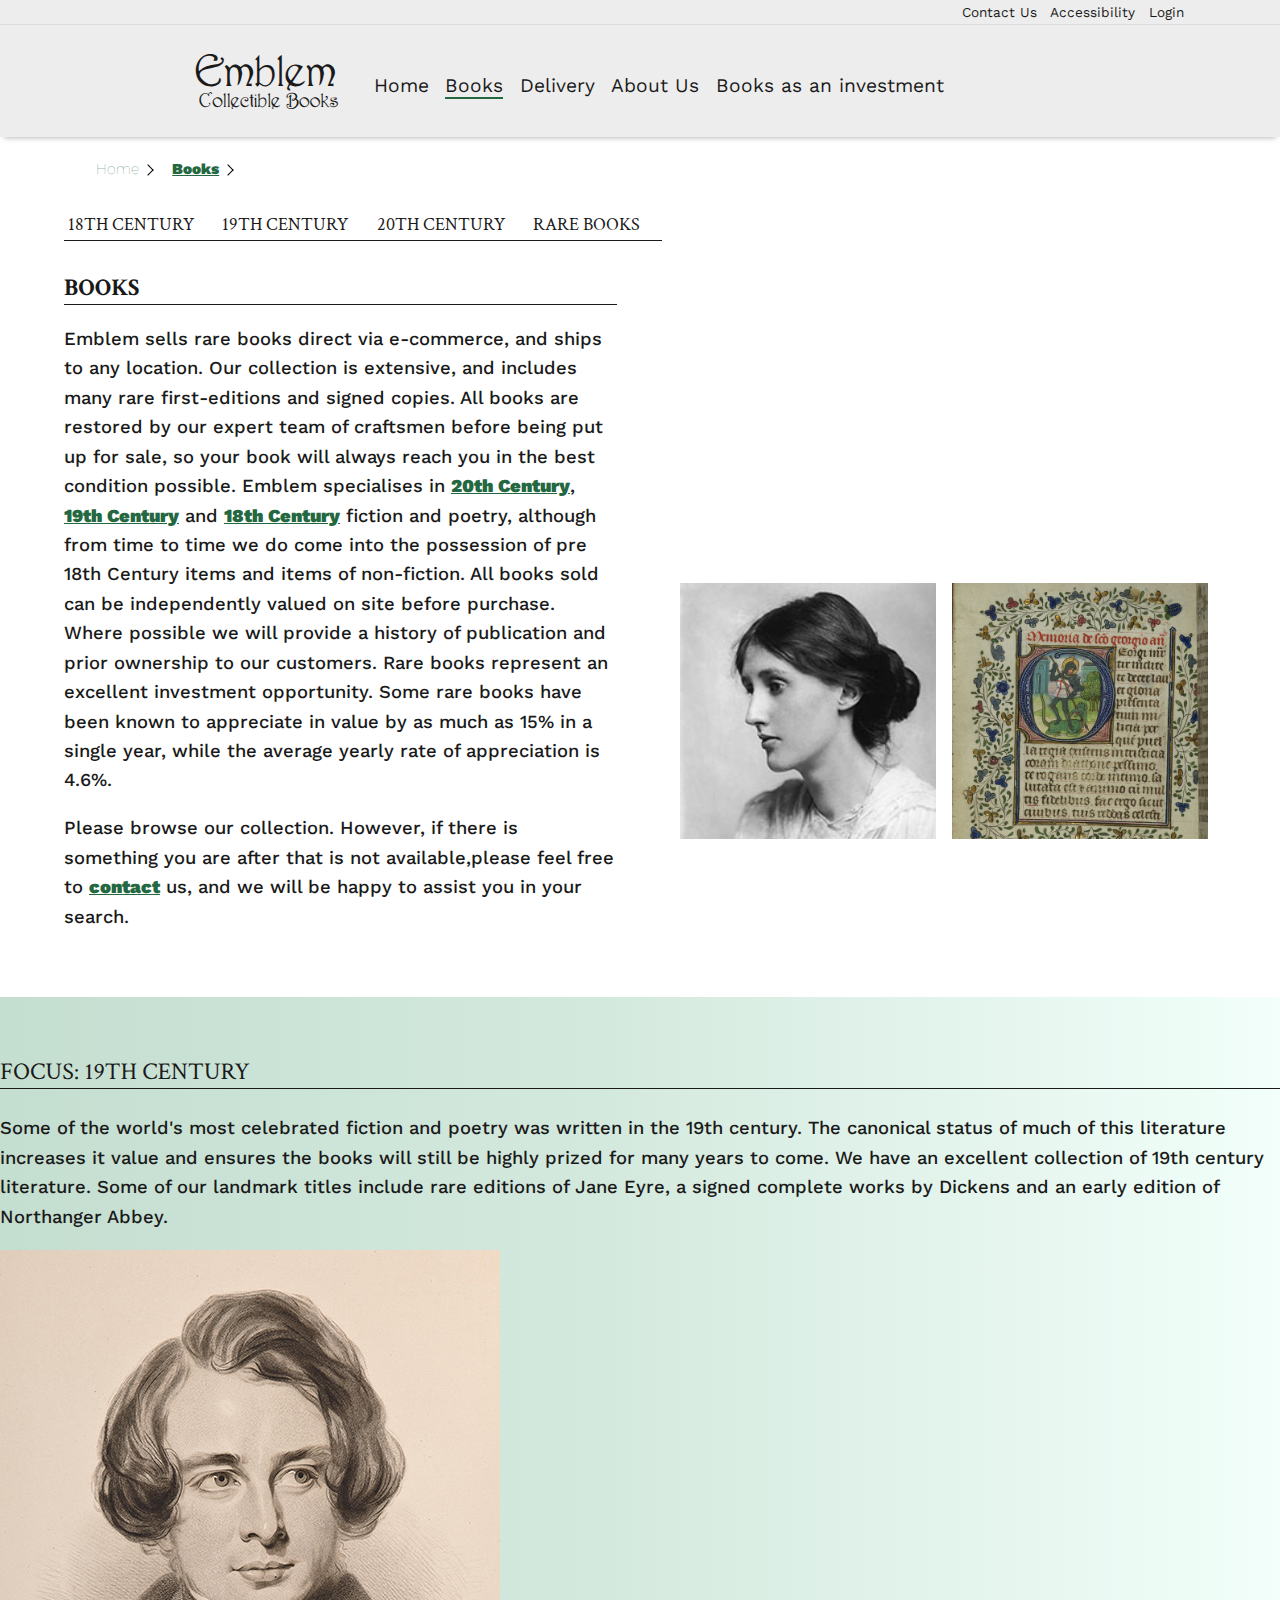
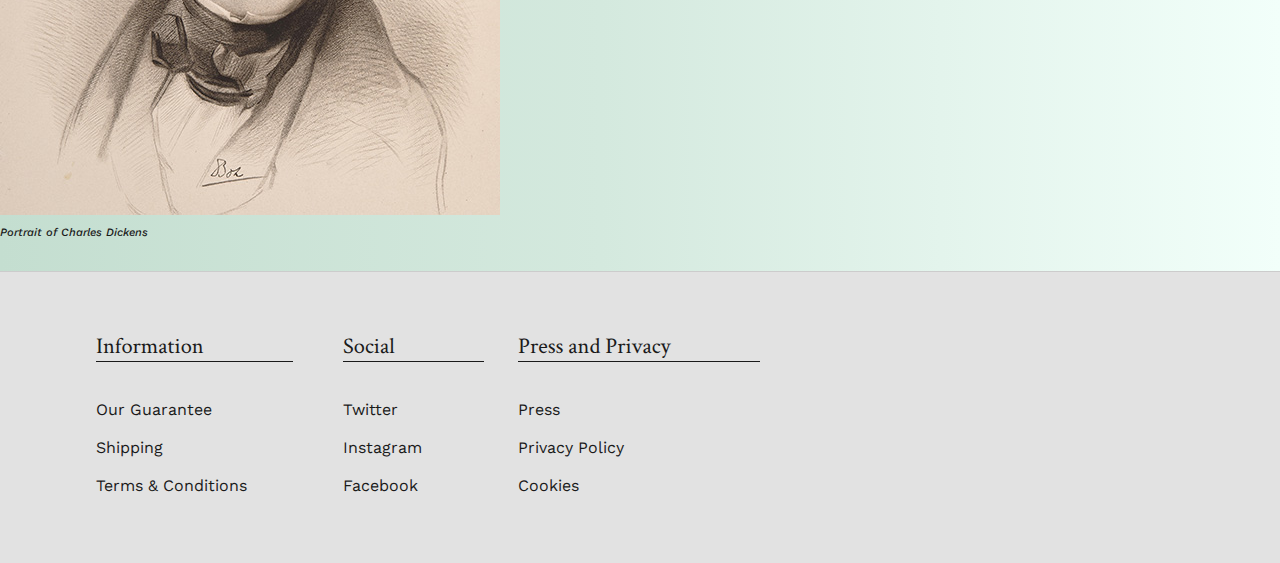
==== commit dfca8921: "add css" ====
--- a/books.html
+++ b/books.html
@@ -134,7 +134,7 @@
                 </aside>
             </div>
         </main>
-        <div class="footercontainer">
+        <div class="container-footer">
             <footer role="contentinfo">
                 <div>
                     <h4>Information</h4>
--- a/css/styles.css
+++ b/css/styles.css
@@ -400,7 +400,7 @@
   line-height: 1.3em;
   color: #f5f5f5;
   margin: .5em 0 .4em 0em;
-  font-size: 1.3em;
+  font-size: 1.55em;
   font-weight: 500;
 
 }
@@ -653,7 +653,7 @@
 /*---------------- Featured book section-------------------------- */
 .container-highlight {
   background: rgb(196, 222, 208);
-  background: linear-gradient(90deg, rgb(196, 222, 208) 0%, rgb(212, 233, 222) 47%, rgb(224, 247, 239) 100%);
+  background:linear-gradient(90deg, rgb(196, 222, 208) 0%, rgb(212, 233, 222) 47%, rgb(242, 255, 250) 100%);
   padding: 3em 0 2em 0;
 }
 
@@ -831,7 +831,7 @@
 }
 
 /* ----------------Footer styles------------------------- */
-.footercontainer {
+.container-footer {
   border-top: 1px solid #cccccc;
   background-color: #e2e2e2;
 
